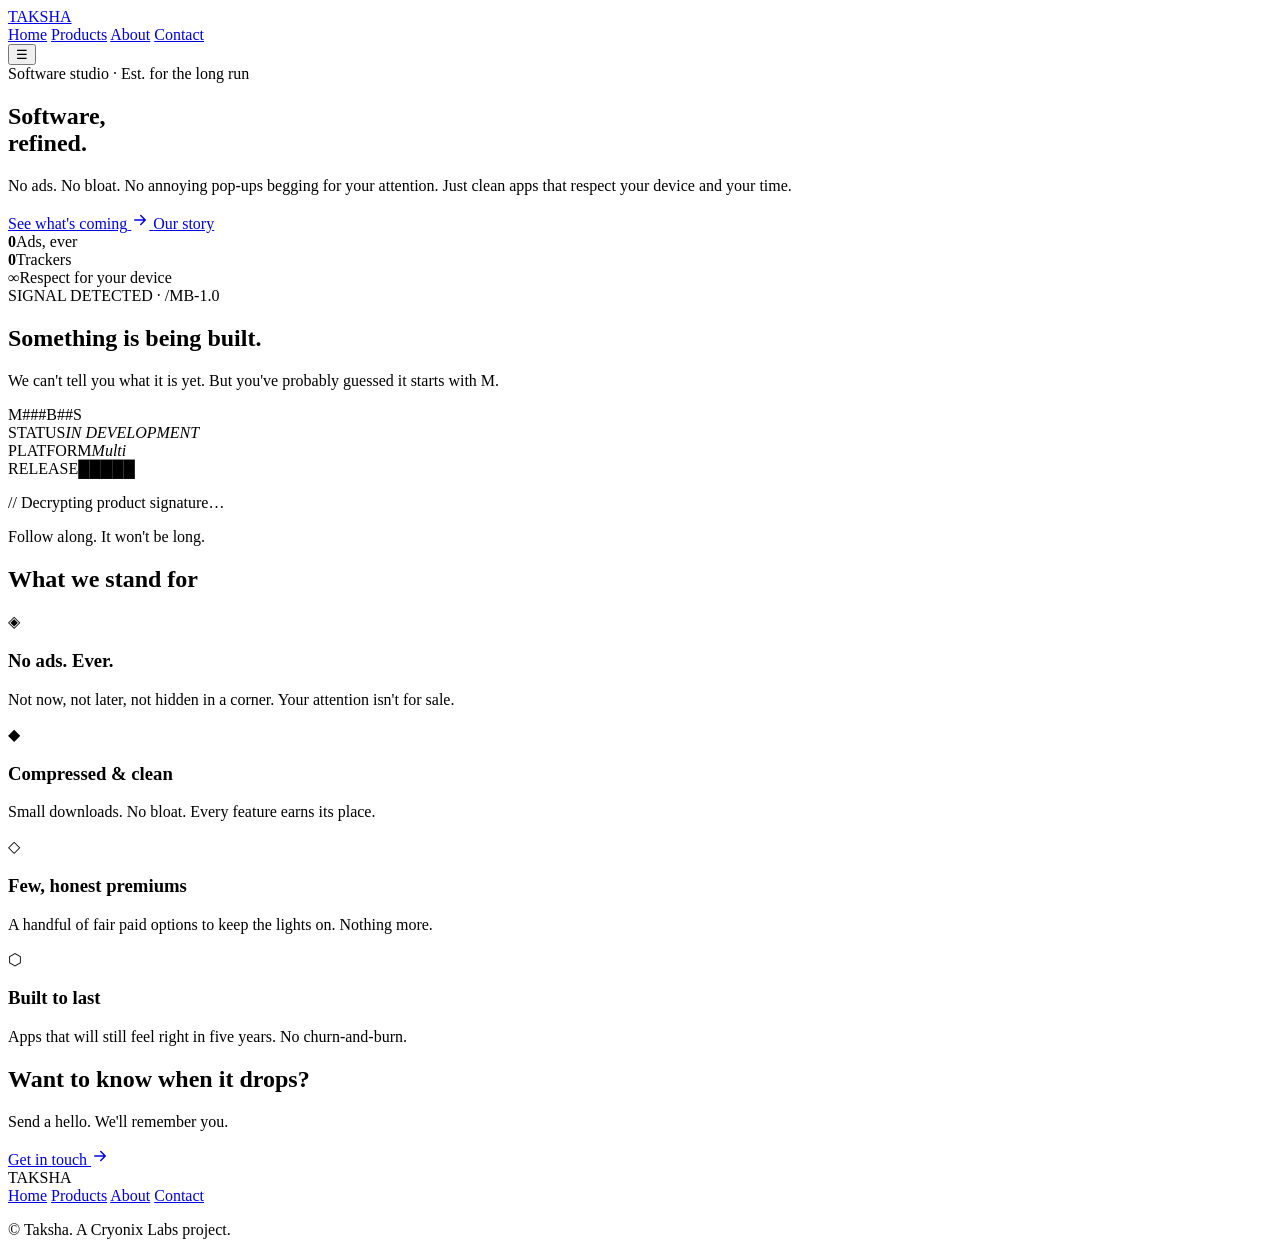
==== index.html @ 165d9e85 "Add files via upload" ====
<!DOCTYPE html>
<html lang="en">
<head>
<meta charset="UTF-8" />
<meta name="viewport" content="width=device-width, initial-scale=1.0" />
<title>Taksha — Software, refined.</title>
<meta name="description" content="Taksha builds clean, no-bloat software for every platform. No ads. No noise. Just apps that work." />
<link rel="icon" href="assets/img/logo.png" />
<link rel="preconnect" href="https://fonts.googleapis.com" />
<link rel="preconnect" href="https://fonts.gstatic.com" crossorigin />
<link href="https://fonts.googleapis.com/css2?family=Orbitron:wght@500;700;900&family=Inter:wght@300;400;500;600;700&display=swap" rel="stylesheet" />
<link rel="stylesheet" href="assets/css/style.css" />
</head>
<body>

<div class="cursor-glow" aria-hidden="true"></div>
<div class="bg-grid" aria-hidden="true"></div>
<div class="bg-orbs" aria-hidden="true">
  <span class="orb orb-1"></span>
  <span class="orb orb-2"></span>
  <span class="orb orb-3"></span>
</div>

<header class="nav" id="nav">
  <a href="index.html" class="nav-brand">
    <img src="assets/img/logo.png" alt="Taksha" class="nav-logo" onerror="this.style.display='none'" />
    <span class="nav-name">TAKSHA</span>
  </a>
  <nav class="nav-links">
    <a href="index.html" class="active">Home</a>
    <a href="products.html">Products</a>
    <a href="about.html">About</a>
    <a href="contact.html">Contact</a>
  </nav>
  <button class="nav-toggle" aria-label="Menu">☰</button>
</header>

<main>

  <!-- HERO -->
  <section class="hero">
    <div class="hero-inner">
      <div class="hero-badge">
        <span class="dot"></span> Software studio · Est. for the long run
      </div>
      <h1 class="hero-title">
        <span class="grad">Software,</span><br />
        <span class="grad-2">refined.</span>
      </h1>
      <p class="hero-sub">
        No ads. No bloat. No annoying pop-ups begging for your attention.
        Just clean apps that respect your device and your time.
      </p>
      <div class="hero-cta">
        <a href="products.html" class="btn btn-primary">
          <span>See what's coming</span>
          <svg width="18" height="18" viewBox="0 0 24 24" fill="none"><path d="M5 12h14M13 6l6 6-6 6" stroke="currentColor" stroke-width="2" stroke-linecap="round" stroke-linejoin="round"/></svg>
        </a>
        <a href="about.html" class="btn btn-ghost">Our story</a>
      </div>

      <div class="hero-stats">
        <div class="stat"><strong>0</strong><span>Ads, ever</span></div>
        <div class="stat"><strong>0</strong><span>Trackers</span></div>
        <div class="stat"><strong>∞</strong><span>Respect for your device</span></div>
      </div>
    </div>

    <div class="hero-visual" aria-hidden="true">
      <div class="cube-field">
        <span class="cube c1"></span>
        <span class="cube c2"></span>
        <span class="cube c3"></span>
        <span class="cube c4"></span>
        <span class="cube c5"></span>
      </div>
    </div>
  </section>

  <!-- TEASE: MERITBITS -->
  <section class="tease">
    <div class="tease-inner">
      <div class="tease-label">
        <span class="pulse"></span> SIGNAL DETECTED · <span class="mono">/MB-1.0</span>
      </div>
      <h2 class="tease-title">
        Something is being <span class="glitch" data-text="built">built</span>.
      </h2>
      <p class="tease-sub">
        We can't tell you what it is yet. But you've probably guessed it starts with <span class="mono">M</span>.
      </p>

      <div class="tease-card" id="teaseCard">
        <div class="tease-card-glow"></div>
        <div class="tease-card-inner">
          <div class="tease-icon">
            <img src="assets/img/meritbits.png" alt="" onerror="this.style.display='none'" />
            <div class="tease-scramble" id="teaseScramble">M###B##S</div>
          </div>
          <div class="tease-meta">
            <div class="tease-row"><span>STATUS</span><em class="amber">IN DEVELOPMENT</em></div>
            <div class="tease-row"><span>PLATFORM</span><em>Multi</em></div>
            <div class="tease-row"><span>RELEASE</span><em class="mono">█████</em></div>
          </div>
          <div class="tease-progress">
            <div class="tease-progress-bar" id="teaseProgress"></div>
          </div>
          <p class="tease-hint">// Decrypting product signature…</p>
        </div>
      </div>

      <p class="tease-footer">
        Follow along. It won't be long.
      </p>
    </div>
  </section>

  <!-- PRINCIPLES -->
  <section class="principles">
    <h2 class="section-title">What we <span class="grad">stand for</span></h2>
    <div class="principles-grid">
      <div class="principle">
        <div class="p-icon">◈</div>
        <h3>No ads. Ever.</h3>
        <p>Not now, not later, not hidden in a corner. Your attention isn't for sale.</p>
      </div>
      <div class="principle">
        <div class="p-icon">◆</div>
        <h3>Compressed & clean</h3>
        <p>Small downloads. No bloat. Every feature earns its place.</p>
      </div>
      <div class="principle">
        <div class="p-icon">◇</div>
        <h3>Few, honest premiums</h3>
        <p>A handful of fair paid options to keep the lights on. Nothing more.</p>
      </div>
      <div class="principle">
        <div class="p-icon">⬡</div>
        <h3>Built to last</h3>
        <p>Apps that will still feel right in five years. No churn-and-burn.</p>
      </div>
    </div>
  </section>

  <!-- CTA STRIP -->
  <section class="cta-strip">
    <div class="cta-inner">
      <h2>Want to know when it drops?</h2>
      <p>Send a hello. We'll remember you.</p>
      <a href="contact.html" class="btn btn-primary">
        <span>Get in touch</span>
        <svg width="18" height="18" viewBox="0 0 24 24" fill="none"><path d="M5 12h14M13 6l6 6-6 6" stroke="currentColor" stroke-width="2" stroke-linecap="round" stroke-linejoin="round"/></svg>
      </a>
    </div>
  </section>

</main>

<footer class="footer">
  <div class="footer-inner">
    <div class="footer-brand">
      <img src="assets/img/logo.png" alt="Taksha" onerror="this.style.display='none'" />
      <span>TAKSHA</span>
    </div>
    <div class="footer-links">
      <a href="index.html">Home</a>
      <a href="products.html">Products</a>
      <a href="about.html">About</a>
      <a href="contact.html">Contact</a>
    </div>
    <p class="footer-copy">© <span id="year"></span> Taksha. A Cryonix Labs project.</p>
  </div>
</footer>

<script src="assets/js/main.js"></script>
</body>
</html>
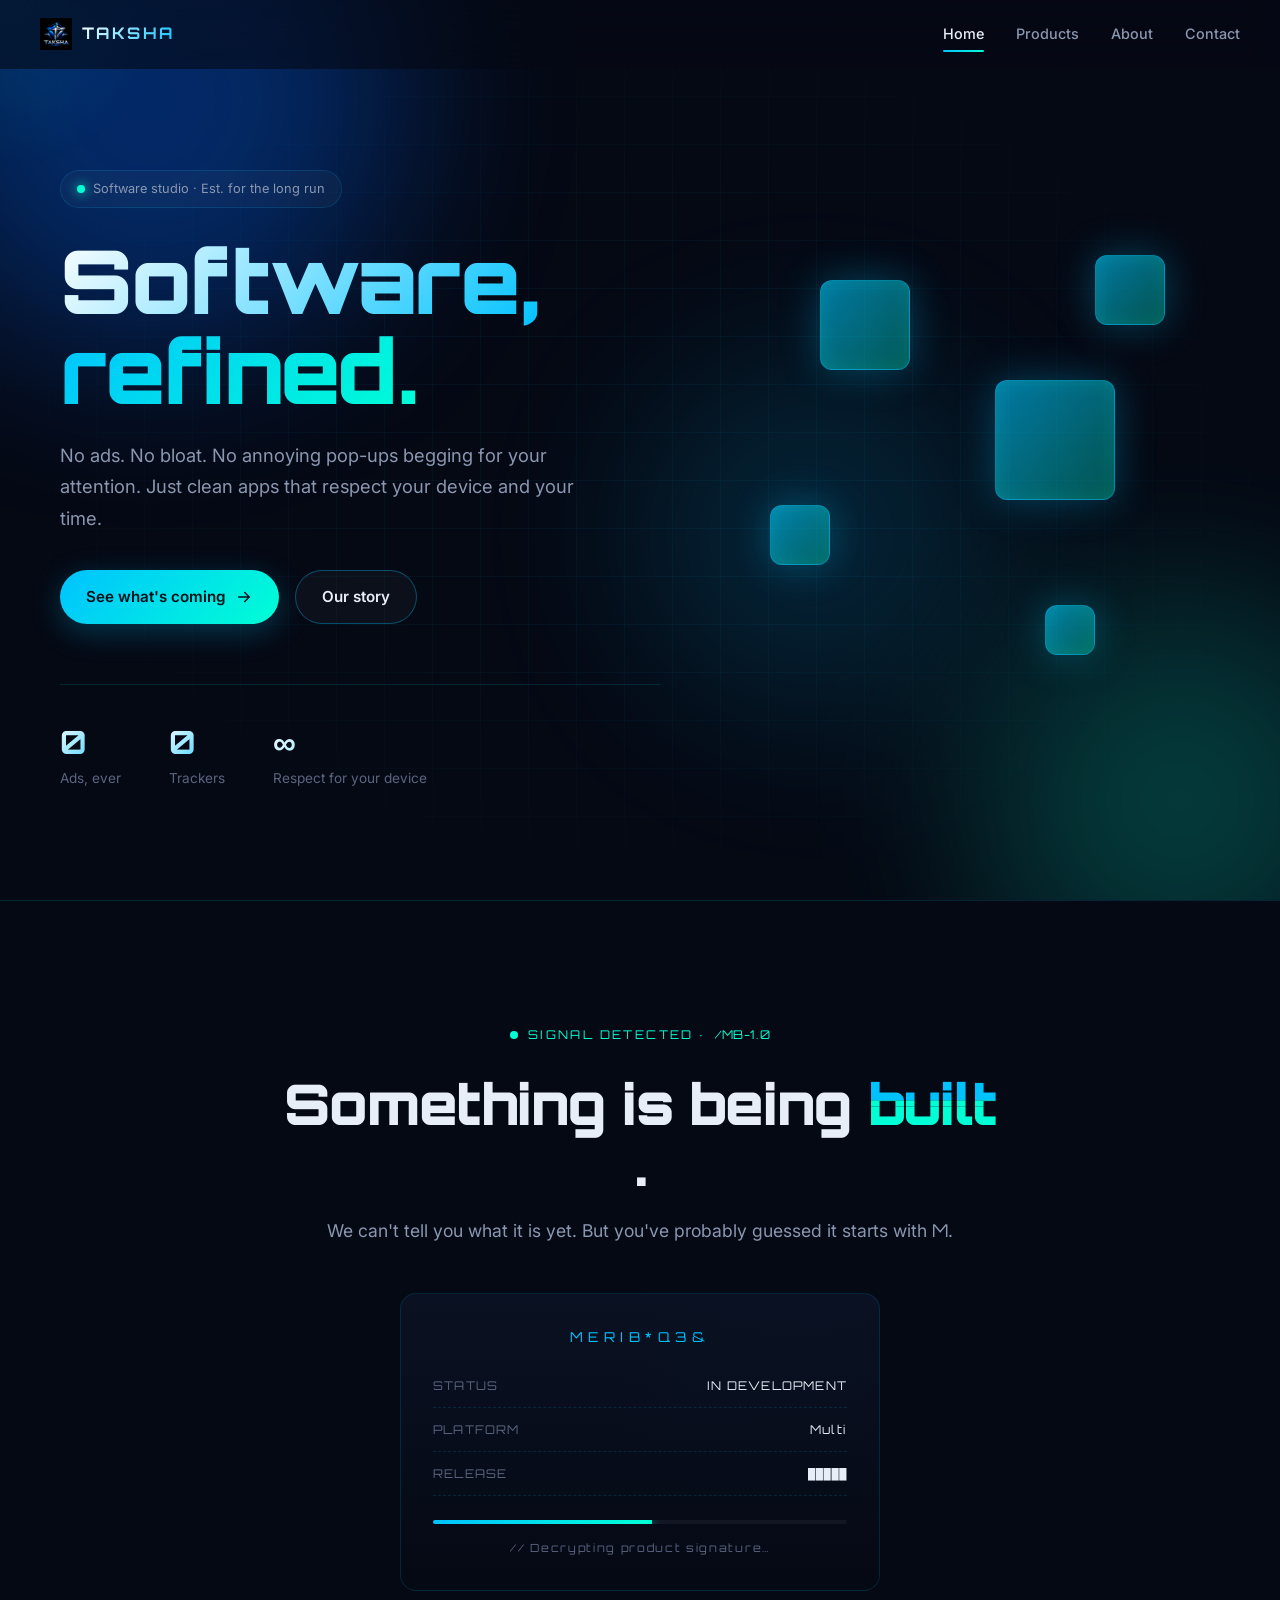
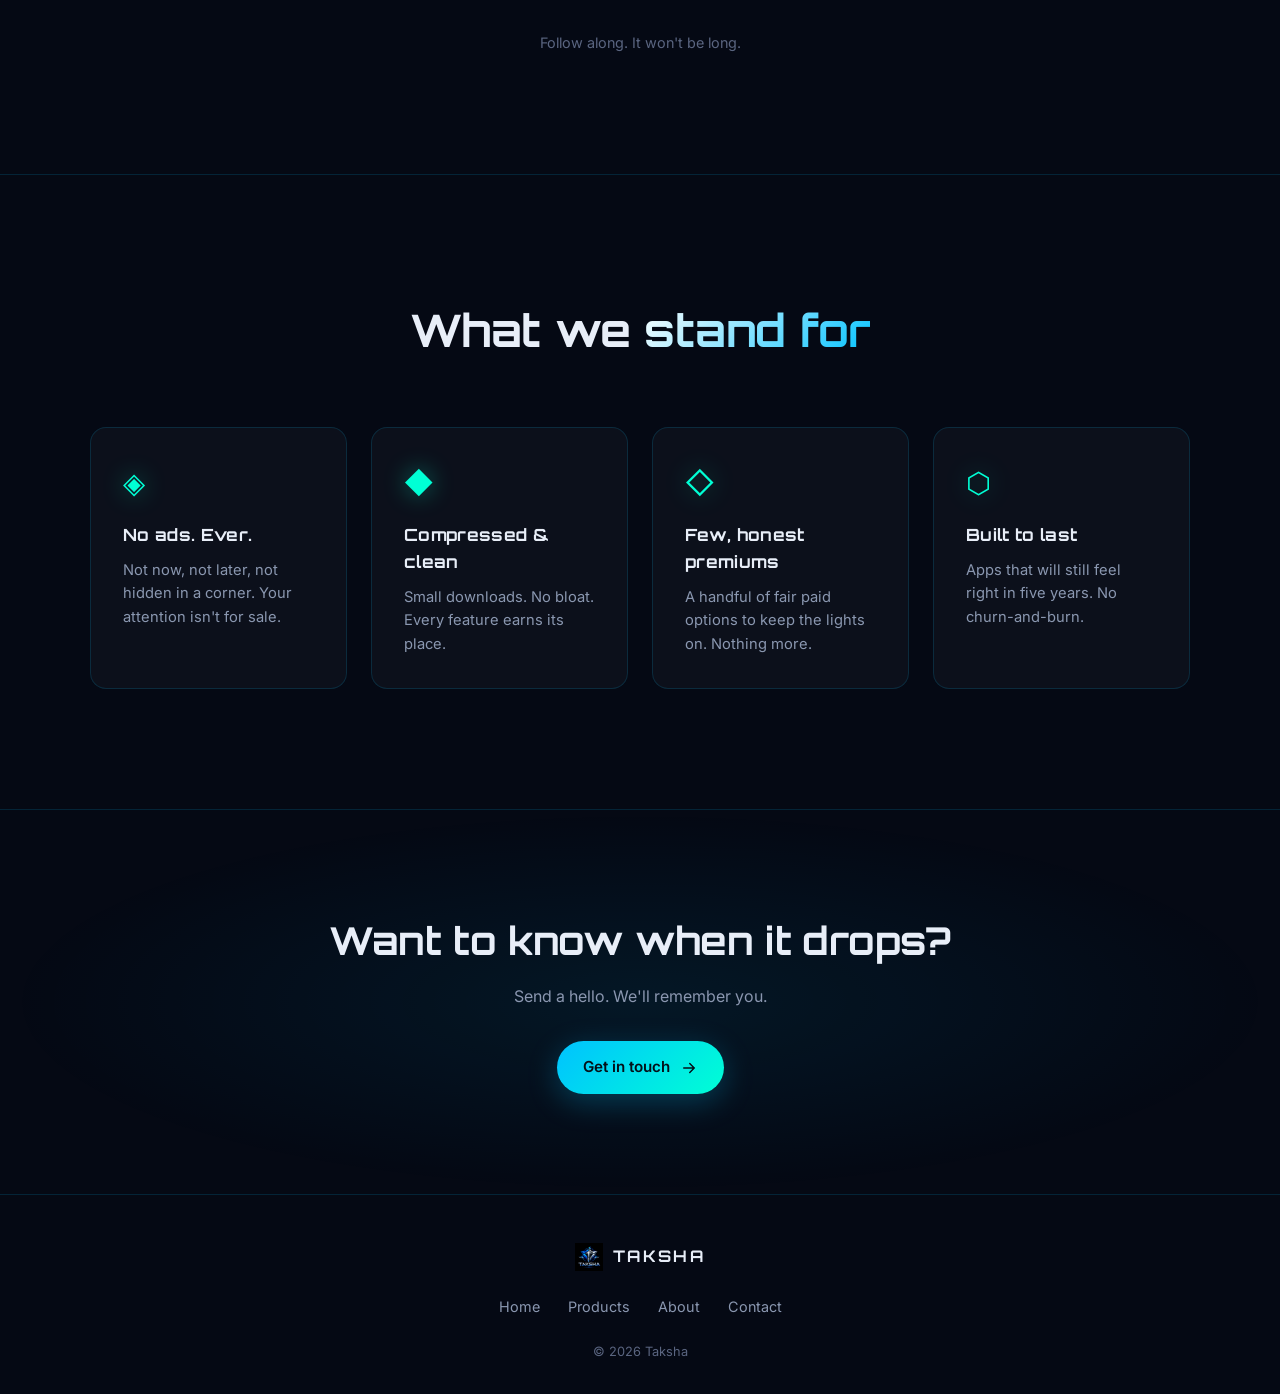
==== commit ccff4840: "Update index.html" ====
--- a/index.html
+++ b/index.html
@@ -168,10 +168,10 @@
       <a href="about.html">About</a>
       <a href="contact.html">Contact</a>
     </div>
-    <p class="footer-copy">© <span id="year"></span> Taksha. A Cryonix Labs project.</p>
+    <p class="footer-copy">© <span id="year"></span> Taksha</p>
   </div>
 </footer>
 
 <script src="assets/js/main.js"></script>
 </body>
-</html>+</html>
--- a/assets/css/style.css
+++ b/assets/css/style.css
@@ -0,0 +1,545 @@
+/* ---------- Reset & base ---------- */
+*, *::before, *::after { box-sizing: border-box; margin: 0; padding: 0; }
+
+:root {
+  --bg: #050914;
+  --bg-2: #0a1122;
+  --surface: rgba(255,255,255,0.03);
+  --surface-2: rgba(255,255,255,0.06);
+  --border: rgba(0,194,255,0.15);
+  --border-2: rgba(0,194,255,0.35);
+  --text: #e8eef8;
+  --text-dim: #8a97b0;
+  --text-dimmer: #5a6580;
+  --blue: #00c2ff;
+  --cyan: #00ffd5;
+  --amber: #ffb547;
+  --grad: linear-gradient(135deg, #00c2ff 0%, #00ffd5 100%);
+  --grad-2: linear-gradient(135deg, #ffffff 0%, #00c2ff 100%);
+  --radius: 16px;
+  --radius-sm: 10px;
+}
+
+html { scroll-behavior: smooth; }
+body {
+  font-family: 'Inter', system-ui, -apple-system, sans-serif;
+  background: var(--bg);
+  color: var(--text);
+  line-height: 1.6;
+  overflow-x: hidden;
+  min-height: 100vh;
+  -webkit-font-smoothing: antialiased;
+}
+
+a { color: inherit; text-decoration: none; }
+img { max-width: 100%; display: block; }
+button { font-family: inherit; cursor: pointer; border: none; background: none; color: inherit; }
+
+.mono { font-family: 'Orbitron', monospace; letter-spacing: 0.05em; }
+.dim { color: var(--text-dim); }
+.grad { background: var(--grad-2); -webkit-background-clip: text; background-clip: text; color: transparent; }
+.grad-2 { background: var(--grad); -webkit-background-clip: text; background-clip: text; color: transparent; }
+.amber { color: var(--amber); }
+
+/* ---------- Background FX ---------- */
+.bg-grid {
+  position: fixed; inset: 0; z-index: -2;
+  background-image:
+    linear-gradient(rgba(0,194,255,0.05) 1px, transparent 1px),
+    linear-gradient(90deg, rgba(0,194,255,0.05) 1px, transparent 1px);
+  background-size: 48px 48px;
+  mask-image: radial-gradient(ellipse at center, #000 30%, transparent 80%);
+  -webkit-mask-image: radial-gradient(ellipse at center, #000 30%, transparent 80%);
+  pointer-events: none;
+}
+.bg-orbs { position: fixed; inset: 0; z-index: -3; overflow: hidden; pointer-events: none; }
+.orb { position: absolute; border-radius: 50%; filter: blur(90px); opacity: 0.35; }
+.orb-1 { width: 500px; height: 500px; background: #0066ff; top: -150px; left: -100px; }
+.orb-2 { width: 400px; height: 400px; background: #00ffd5; bottom: -100px; right: -100px; opacity: 0.2; }
+.orb-3 { width: 350px; height: 350px; background: #00c2ff; top: 40%; left: 50%; opacity: 0.15; }
+
+.cursor-glow {
+  position: fixed; width: 400px; height: 400px; border-radius: 50%;
+  background: radial-gradient(circle, rgba(0,194,255,0.12) 0%, transparent 60%);
+  pointer-events: none; z-index: 0;
+  transform: translate(-50%, -50%);
+  transition: opacity 0.3s;
+  will-change: transform;
+}
+
+/* ---------- Nav ---------- */
+.nav {
+  position: fixed; top: 0; left: 0; right: 0; z-index: 100;
+  display: flex; align-items: center; justify-content: space-between;
+  padding: 18px 40px;
+  backdrop-filter: blur(20px);
+  -webkit-backdrop-filter: blur(20px);
+  background: rgba(5,9,20,0.6);
+  border-bottom: 1px solid transparent;
+  transition: all 0.3s ease;
+}
+.nav.scrolled {
+  background: rgba(5,9,20,0.85);
+  border-bottom-color: var(--border);
+  padding: 12px 40px;
+}
+.nav-brand { display: flex; align-items: center; gap: 10px; }
+.nav-logo { height: 32px; width: auto; }
+.nav-name {
+  font-family: 'Orbitron', sans-serif; font-weight: 700;
+  letter-spacing: 0.15em; font-size: 1rem;
+  background: var(--grad-2); -webkit-background-clip: text; background-clip: text; color: transparent;
+}
+.nav-links { display: flex; gap: 32px; }
+.nav-links a {
+  font-size: 0.9rem; font-weight: 500; color: var(--text-dim);
+  position: relative; transition: color 0.2s;
+}
+.nav-links a:hover, .nav-links a.active { color: var(--text); }
+.nav-links a.active::after {
+  content: ''; position: absolute; left: 0; right: 0; bottom: -6px;
+  height: 2px; background: var(--grad); border-radius: 2px;
+}
+.nav-toggle { display: none; font-size: 1.4rem; }
+
+/* ---------- Buttons ---------- */
+.btn {
+  display: inline-flex; align-items: center; gap: 10px;
+  padding: 14px 26px; border-radius: 100px;
+  font-weight: 600; font-size: 0.95rem;
+  transition: all 0.3s ease; position: relative; overflow: hidden;
+  cursor: pointer;
+}
+.btn-primary {
+  background: var(--grad); color: #041018;
+  box-shadow: 0 8px 30px rgba(0,194,255,0.25);
+}
+.btn-primary:hover {
+  transform: translateY(-2px);
+  box-shadow: 0 12px 40px rgba(0,194,255,0.45);
+}
+.btn-primary svg { transition: transform 0.3s; }
+.btn-primary:hover svg { transform: translateX(4px); }
+.btn-ghost {
+  border: 1px solid var(--border-2); color: var(--text);
+  background: var(--surface);
+}
+.btn-ghost:hover { background: var(--surface-2); border-color: var(--blue); }
+
+/* ---------- Hero (index) ---------- */
+.hero {
+  min-height: 100vh; display: grid; grid-template-columns: 1.2fr 1fr;
+  align-items: center; gap: 60px;
+  padding: 140px 60px 80px; position: relative;
+}
+.hero-inner { max-width: 640px; z-index: 1; }
+.hero-badge {
+  display: inline-flex; align-items: center; gap: 8px;
+  padding: 8px 16px; border-radius: 100px;
+  background: var(--surface); border: 1px solid var(--border);
+  font-size: 0.8rem; color: var(--text-dim); margin-bottom: 28px;
+}
+.hero-badge .dot {
+  width: 8px; height: 8px; border-radius: 50%; background: var(--cyan);
+  box-shadow: 0 0 12px var(--cyan); animation: pulse 2s infinite;
+}
+@keyframes pulse { 0%,100% { opacity: 1; } 50% { opacity: 0.4; } }
+
+.hero-title {
+  font-family: 'Orbitron', sans-serif; font-weight: 900;
+  font-size: clamp(2.8rem, 7vw, 5.5rem); line-height: 1.02;
+  letter-spacing: -0.02em; margin-bottom: 24px;
+}
+.hero-sub {
+  font-size: 1.15rem; color: var(--text-dim); max-width: 520px;
+  margin-bottom: 36px; line-height: 1.7;
+}
+.hero-cta { display: flex; gap: 16px; flex-wrap: wrap; margin-bottom: 60px; }
+
+.hero-stats {
+  display: flex; gap: 48px; flex-wrap: wrap;
+  padding-top: 32px; border-top: 1px solid var(--border);
+}
+.stat { display: flex; flex-direction: column; }
+.stat strong {
+  font-family: 'Orbitron', sans-serif; font-size: 2rem; font-weight: 700;
+  background: var(--grad-2); -webkit-background-clip: text; background-clip: text; color: transparent;
+}
+.stat span { font-size: 0.85rem; color: var(--text-dimmer); }
+
+/* Floating cubes */
+.hero-visual { position: relative; height: 500px; }
+.cube-field { position: relative; width: 100%; height: 100%; }
+.cube {
+  position: absolute; border-radius: 12px;
+  background: linear-gradient(135deg, rgba(0,194,255,0.6), rgba(0,255,213,0.3));
+  border: 1px solid rgba(0,194,255,0.4);
+  box-shadow: 0 0 40px rgba(0,194,255,0.3), inset 0 0 20px rgba(0,255,213,0.15);
+  animation: float 6s ease-in-out infinite;
+}
+.c1 { width: 90px; height: 90px; top: 10%; left: 20%; animation-delay: 0s; }
+.c2 { width: 60px; height: 60px; top: 55%; left: 10%; animation-delay: 1s; }
+.c3 { width: 120px; height: 120px; top: 30%; left: 55%; animation-delay: 2s; }
+.c4 { width: 50px; height: 50px; top: 75%; left: 65%; animation-delay: 1.5s; }
+.c5 { width: 70px; height: 70px; top: 5%; left: 75%; animation-delay: 0.5s; }
+@keyframes float {
+  0%, 100% { transform: translateY(0) rotate(0deg); }
+  50% { transform: translateY(-30px) rotate(8deg); }
+}
+
+/* ---------- Page header (inner pages) ---------- */
+.page-header {
+  padding: 160px 60px 60px; position: relative;
+  border-bottom: 1px solid var(--border);
+}
+.page-header-inner { max-width: 900px; margin: 0 auto; text-align: center; }
+.page-kicker {
+  font-family: 'Orbitron', monospace; font-size: 0.75rem;
+  letter-spacing: 0.2em; color: var(--cyan); margin-bottom: 20px; display: block;
+}
+.page-title {
+  font-family: 'Orbitron', sans-serif; font-weight: 900;
+  font-size: clamp(2rem, 5vw, 3.6rem); line-height: 1.1;
+  letter-spacing: -0.02em; margin-bottom: 18px;
+}
+.page-lede { color: var(--text-dim); font-size: 1.1rem; max-width: 560px; margin: 0 auto; }
+
+/* ---------- Sections ---------- */
+.section-title {
+  font-family: 'Orbitron', sans-serif; font-weight: 700;
+  font-size: clamp(1.8rem, 4vw, 2.8rem); text-align: center;
+  margin-bottom: 60px; letter-spacing: -0.01em;
+}
+
+/* ---------- Tease (index) ---------- */
+.tease {
+  padding: 120px 60px; position: relative;
+  border-top: 1px solid var(--border); border-bottom: 1px solid var(--border);
+}
+.tease-inner { max-width: 720px; margin: 0 auto; text-align: center; }
+.tease-label {
+  display: inline-flex; align-items: center; gap: 10px;
+  font-family: 'Orbitron', sans-serif; font-size: 0.75rem;
+  letter-spacing: 0.2em; color: var(--cyan); margin-bottom: 28px;
+}
+.tease-label .pulse {
+  width: 8px; height: 8px; border-radius: 50%; background: var(--cyan);
+  animation: pulse 1.5s infinite;
+}
+.tease-title {
+  font-family: 'Orbitron', sans-serif; font-weight: 900;
+  font-size: clamp(2rem, 5vw, 3.5rem); line-height: 1.1; margin-bottom: 20px;
+  letter-spacing: -0.02em;
+}
+.tease-sub { color: var(--text-dim); font-size: 1.1rem; margin-bottom: 48px; }
+
+.glitch { position: relative; display: inline-block; color: var(--cyan); }
+.glitch::before, .glitch::after {
+  content: attr(data-text); position: absolute; inset: 0;
+  background: var(--bg); overflow: hidden;
+}
+.glitch::before { color: #00c2ff; animation: glitch-1 3s infinite linear alternate-reverse; clip-path: polygon(0 0, 100% 0, 100% 45%, 0 45%); }
+.glitch::after { color: #00ffd5; animation: glitch-2 2s infinite linear alternate-reverse; clip-path: polygon(0 55%, 100% 55%, 100% 100%, 0 100%); }
+@keyframes glitch-1 { 0%,90%,100% { transform: translate(0); } 92% { transform: translate(-3px,1px); } 94% { transform: translate(3px,-1px); } 96% { transform: translate(-2px,-1px); } }
+@keyframes glitch-2 { 0%,90%,100% { transform: translate(0); } 91% { transform: translate(2px,1px); } 93% { transform: translate(-3px,-1px); } 95% { transform: translate(1px,2px); } }
+
+.tease-card {
+  position: relative; max-width: 480px; margin: 0 auto 40px;
+  border-radius: var(--radius); overflow: hidden;
+  border: 1px solid var(--border);
+  background: linear-gradient(180deg, rgba(10,17,34,0.9), rgba(5,9,20,0.95));
+  backdrop-filter: blur(20px);
+  transition: transform 0.4s, border-color 0.3s;
+}
+.tease-card:hover { transform: translateY(-4px); border-color: var(--border-2); }
+.tease-card-glow {
+  position: absolute; inset: -1px; z-index: 0; opacity: 0.4;
+  background: conic-gradient(from 0deg, transparent, rgba(0,194,255,0.4), transparent 30%);
+  animation: spin 6s linear infinite; filter: blur(20px);
+}
+@keyframes spin { to { transform: rotate(360deg); } }
+.tease-card-inner {
+  position: relative; z-index: 1; padding: 32px;
+  background: linear-gradient(180deg, rgba(10,17,34,0.95), rgba(5,9,20,0.98));
+  border-radius: var(--radius);
+}
+.tease-icon {
+  display: flex; flex-direction: column; align-items: center; gap: 14px; margin-bottom: 28px;
+}
+.tease-icon img { width: 90px; height: 90px; filter: drop-shadow(0 0 30px rgba(0,194,255,0.5)); animation: float 4s ease-in-out infinite; }
+.tease-scramble {
+  font-family: 'Orbitron', monospace; font-size: 0.85rem;
+  letter-spacing: 0.4em; color: var(--blue);
+}
+.tease-meta { display: flex; flex-direction: column; gap: 12px; margin-bottom: 24px; }
+.tease-row {
+  display: flex; justify-content: space-between; align-items: center;
+  font-family: 'Orbitron', sans-serif; font-size: 0.75rem; letter-spacing: 0.1em;
+  padding-bottom: 12px; border-bottom: 1px dashed rgba(0,194,255,0.15);
+}
+.tease-row span { color: var(--text-dimmer); }
+.tease-row em { font-style: normal; color: var(--text); }
+.tease-progress {
+  height: 4px; border-radius: 4px; background: rgba(255,255,255,0.05);
+  overflow: hidden; margin-bottom: 16px;
+}
+.tease-progress-bar {
+  height: 100%; width: 0%; background: var(--grad);
+  box-shadow: 0 0 12px var(--blue);
+  transition: width 2s ease-out;
+}
+.tease-hint {
+  font-family: 'Orbitron', monospace; font-size: 0.7rem;
+  color: var(--text-dimmer); letter-spacing: 0.15em;
+}
+.tease-footer { color: var(--text-dimmer); font-size: 0.9rem; }
+
+/* ---------- Principles (index) ---------- */
+.principles { padding: 120px 60px; }
+.principles-grid {
+  max-width: 1100px; margin: 0 auto;
+  display: grid; grid-template-columns: repeat(auto-fit, minmax(240px, 1fr)); gap: 24px;
+}
+.principle {
+  padding: 32px; border-radius: var(--radius);
+  background: var(--surface); border: 1px solid var(--border);
+  transition: all 0.3s ease; position: relative; overflow: hidden;
+}
+.principle::before {
+  content: ''; position: absolute; inset: 0;
+  background: radial-gradient(circle at top left, rgba(0,194,255,0.08), transparent 60%);
+  opacity: 0; transition: opacity 0.3s;
+}
+.principle:hover { transform: translateY(-4px); border-color: var(--border-2); }
+.principle:hover::before { opacity: 1; }
+.p-icon {
+  font-size: 1.8rem; color: var(--cyan); margin-bottom: 16px;
+  filter: drop-shadow(0 0 12px rgba(0,255,213,0.4));
+}
+.principle h3 { font-family: 'Orbitron', sans-serif; font-size: 1.05rem; margin-bottom: 10px; letter-spacing: 0.02em; }
+.principle p { color: var(--text-dim); font-size: 0.92rem; }
+
+/* ---------- About page ---------- */
+.about { padding: 100px 60px; }
+.about-inner { max-width: 780px; margin: 0 auto; display: flex; flex-direction: column; gap: 56px; }
+.about-block { }
+.about-label {
+  font-family: 'Orbitron', monospace; font-size: 0.72rem;
+  letter-spacing: 0.2em; color: var(--cyan); margin-bottom: 14px;
+}
+.about-block h2 {
+  font-family: 'Orbitron', sans-serif; font-weight: 700;
+  font-size: clamp(1.3rem, 2.6vw, 1.75rem); margin-bottom: 18px;
+  letter-spacing: -0.01em;
+}
+.about-block p {
+  color: var(--text-dim); margin-bottom: 16px; font-size: 1.02rem; line-height: 1.75;
+}
+.about-block p strong { color: var(--text); font-weight: 600; }
+.about-block p em { color: var(--cyan); font-style: normal; }
+.about-list {
+  list-style: none; padding: 0; display: flex; flex-direction: column; gap: 14px;
+  margin-top: 8px;
+}
+.about-list li {
+  position: relative; padding-left: 22px;
+  color: var(--text-dim); font-size: 1rem;
+}
+.about-list li::before {
+  content: '◆'; position: absolute; left: 0; top: 0;
+  color: var(--cyan); font-size: 0.7rem; line-height: 1.9;
+}
+.about-list li strong { color: var(--text); font-weight: 600; }
+
+/* ---------- Contact page ---------- */
+.contact { padding: 80px 60px; }
+.contact-inner { max-width: 640px; margin: 0 auto; display: flex; flex-direction: column; gap: 24px; }
+.contact-card {
+  display: flex; align-items: center; gap: 20px;
+  padding: 28px; border-radius: var(--radius);
+  background: var(--surface); border: 1px solid var(--border);
+  transition: all 0.3s ease; position: relative; overflow: hidden;
+}
+.contact-card::before {
+  content: ''; position: absolute; inset: 0;
+  background: radial-gradient(circle at left center, rgba(0,194,255,0.10), transparent 60%);
+  opacity: 0; transition: opacity 0.3s;
+}
+.contact-card:hover {
+  transform: translateY(-3px);
+  border-color: var(--border-2);
+  box-shadow: 0 20px 60px rgba(0,194,255,0.15);
+}
+.contact-card:hover::before { opacity: 1; }
+.contact-icon {
+  flex-shrink: 0; width: 52px; height: 52px; border-radius: 14px;
+  display: flex; align-items: center; justify-content: center;
+  background: linear-gradient(135deg, rgba(0,194,255,0.15), rgba(0,255,213,0.08));
+  border: 1px solid var(--border-2); color: var(--cyan);
+  box-shadow: 0 0 24px rgba(0,194,255,0.2);
+}
+.contact-body { flex: 1; display: flex; flex-direction: column; gap: 4px; position: relative; z-index: 1; }
+.contact-label {
+  font-family: 'Orbitron', sans-serif; font-size: 0.7rem;
+  letter-spacing: 0.2em; color: var(--text-dimmer);
+}
+.contact-value { font-size: 1.05rem; font-weight: 600; color: var(--text); word-break: break-all; }
+.contact-hint { font-size: 0.85rem; color: var(--text-dim); }
+.contact-arrow { color: var(--cyan); flex-shrink: 0; transition: transform 0.3s; }
+.contact-card:hover .contact-arrow { transform: translate(4px, -4px); }
+.contact-note {
+  padding: 18px 22px; border-radius: var(--radius-sm);
+  background: var(--surface); border: 1px dashed var(--border);
+  color: var(--text-dim); font-size: 0.92rem;
+}
+
+/* ---------- Products page ---------- */
+.products { padding: 80px 60px; }
+.products-inner { max-width: 720px; margin: 0 auto; display: flex; flex-direction: column; gap: 28px; }
+
+.product-card {
+  position: relative; border-radius: var(--radius); overflow: hidden;
+  border: 1px solid var(--border);
+  background: linear-gradient(180deg, rgba(10,17,34,0.9), rgba(5,9,20,0.95));
+  backdrop-filter: blur(20px);
+  transition: transform 0.4s, border-color 0.3s;
+  padding: 0;
+}
+.product-card:hover { transform: translateY(-4px); border-color: var(--border-2); }
+.product-glow {
+  position: absolute; inset: -1px; z-index: 0; opacity: 0.35;
+  background: conic-gradient(from 0deg, transparent, rgba(0,194,255,0.4), transparent 30%);
+  animation: spin 8s linear infinite; filter: blur(24px);
+  pointer-events: none;
+}
+.product-card > *:not(.product-glow) { position: relative; z-index: 1; }
+.product-card {
+  padding: 36px;
+}
+.product-badge {
+  display: inline-flex; align-items: center; gap: 10px;
+  padding: 7px 14px; border-radius: 100px;
+  background: rgba(255,181,71,0.08); border: 1px solid rgba(255,181,71,0.3);
+  font-family: 'Orbitron', sans-serif; font-size: 0.7rem;
+  letter-spacing: 0.18em; color: var(--amber);
+  margin-bottom: 26px;
+}
+.pulse-dot {
+  width: 7px; height: 7px; border-radius: 50%; background: var(--amber);
+  box-shadow: 0 0 10px var(--amber);
+  animation: pulse 1.6s infinite;
+}
+.product-icon-wrap {
+  display: flex; flex-direction: column; align-items: center;
+  gap: 14px; margin-bottom: 24px;
+}
+.product-icon {
+  width: 96px; height: 96px;
+  filter: drop-shadow(0 0 30px rgba(0,194,255,0.5));
+  animation: float 4s ease-in-out infinite;
+}
+.product-icon-fallback {
+  font-size: 0.9rem; letter-spacing: 0.5em; color: var(--blue);
+  display: none;
+}
+.product-icon-wrap:has(img[style*="display: none"]) .product-icon-fallback,
+.product-icon-wrap:has(img[style*="display:none"]) .product-icon-fallback {
+  display: block;
+}
+.product-name {
+  font-family: 'Orbitron', sans-serif; font-weight: 900;
+  font-size: 1.7rem; letter-spacing: 0.15em; text-align: center;
+  margin-bottom: 12px;
+  background: var(--grad-2); -webkit-background-clip: text; background-clip: text; color: transparent;
+}
+.product-tag {
+  text-align: center; color: var(--text-dim);
+  font-size: 0.98rem; margin-bottom: 30px; line-height: 1.65;
+}
+.product-meta { display: flex; flex-direction: column; gap: 10px; margin-bottom: 24px; }
+.product-meta-row {
+  display: flex; justify-content: space-between; align-items: center;
+  font-family: 'Orbitron', sans-serif; font-size: 0.72rem; letter-spacing: 0.1em;
+  padding-bottom: 10px; border-bottom: 1px dashed rgba(0,194,255,0.15);
+}
+.product-meta-row span { color: var(--text-dimmer); }
+.product-meta-row em { font-style: normal; color: var(--text); }
+
+.product-progress {
+  height: 4px; border-radius: 4px; background: rgba(255,255,255,0.05);
+  overflow: hidden; margin-bottom: 14px;
+}
+.product-progress-bar {
+  height: 100%; width: 0%; background: var(--grad);
+  box-shadow: 0 0 12px var(--blue);
+  transition: width 2s ease-out;
+}
+.product-hint {
+  font-size: 0.7rem; color: var(--text-dimmer); letter-spacing: 0.15em;
+  margin-bottom: 24px;
+}
+.product-footer {
+  display: flex; align-items: center; gap: 10px;
+  padding: 14px 18px; border-radius: var(--radius-sm);
+  background: var(--surface); border: 1px dashed var(--border);
+  color: var(--text-dim); font-size: 0.88rem;
+}
+.lock-icon { color: var(--amber); flex-shrink: 0; display: flex; }
+
+.products-coming {
+  padding: 28px; border-radius: var(--radius);
+  background: var(--surface); border: 1px solid var(--border);
+  text-align: center;
+}
+.coming-inner .mono {
+  font-size: 0.72rem; color: var(--cyan); letter-spacing: 0.2em;
+  display: block; margin-bottom: 10px;
+}
+.coming-inner p { color: var(--text-dim); font-size: 0.95rem; }
+
+/* ---------- CTA strip ---------- */
+.cta-strip {
+  padding: 100px 60px; text-align: center;
+  border-top: 1px solid var(--border);
+  background: radial-gradient(ellipse at center, rgba(0,194,255,0.08), transparent 70%);
+}
+.cta-inner h2 {
+  font-family: 'Orbitron', sans-serif; font-size: clamp(1.6rem, 3.5vw, 2.4rem);
+  margin-bottom: 12px; letter-spacing: -0.01em;
+}
+.cta-inner p { color: var(--text-dim); margin-bottom: 32px; }
+
+/* ---------- Footer ---------- */
+.footer { border-top: 1px solid var(--border); padding: 48px 60px 32px; }
+.footer-inner { max-width: 1200px; margin: 0 auto; display: flex; flex-direction: column; gap: 24px; align-items: center; text-align: center; }
+.footer-brand { display: flex; align-items: center; gap: 10px; font-family: 'Orbitron', sans-serif; font-weight: 700; letter-spacing: 0.15em; }
+.footer-brand img { height: 28px; }
+.footer-links { display: flex; gap: 28px; flex-wrap: wrap; justify-content: center; }
+.footer-links a { color: var(--text-dim); font-size: 0.9rem; transition: color 0.2s; }
+.footer-links a:hover { color: var(--text); }
+.footer-copy { color: var(--text-dimmer); font-size: 0.8rem; }
+
+/* ---------- Reveal animation ---------- */
+.reveal { opacity: 0; transform: translateY(24px); transition: opacity 0.7s ease, transform 0.7s ease; }
+.reveal.visible { opacity: 1; transform: none; }
+
+/* ---------- Responsive ---------- */
+@media (max-width: 900px) {
+  .hero { grid-template-columns: 1fr; padding: 120px 28px 60px; min-height: auto; }
+  .hero-visual { height: 260px; order: -1; }
+  .nav { padding: 14px 20px; }
+  .nav-links { display: none; }
+  .nav-links.open {
+    display: flex; flex-direction: column; gap: 20px;
+    position: absolute; top: 100%; left: 0; right: 0;
+    background: rgba(5,9,20,0.98); padding: 24px; border-bottom: 1px solid var(--border);
+  }
+  .nav-toggle { display: block; }
+  .tease, .principles, .cta-strip, .footer,
+  .about, .contact, .products, .page-header { padding-left: 24px; padding-right: 24px; }
+  .hero-stats { gap: 28px; }
+  .stat strong { font-size: 1.5rem; }
+  .contact-card { flex-direction: column; text-align: center; padding: 24px; }
+  .contact-arrow { display: none; }
+  .product-card { padding: 26px; }
+}
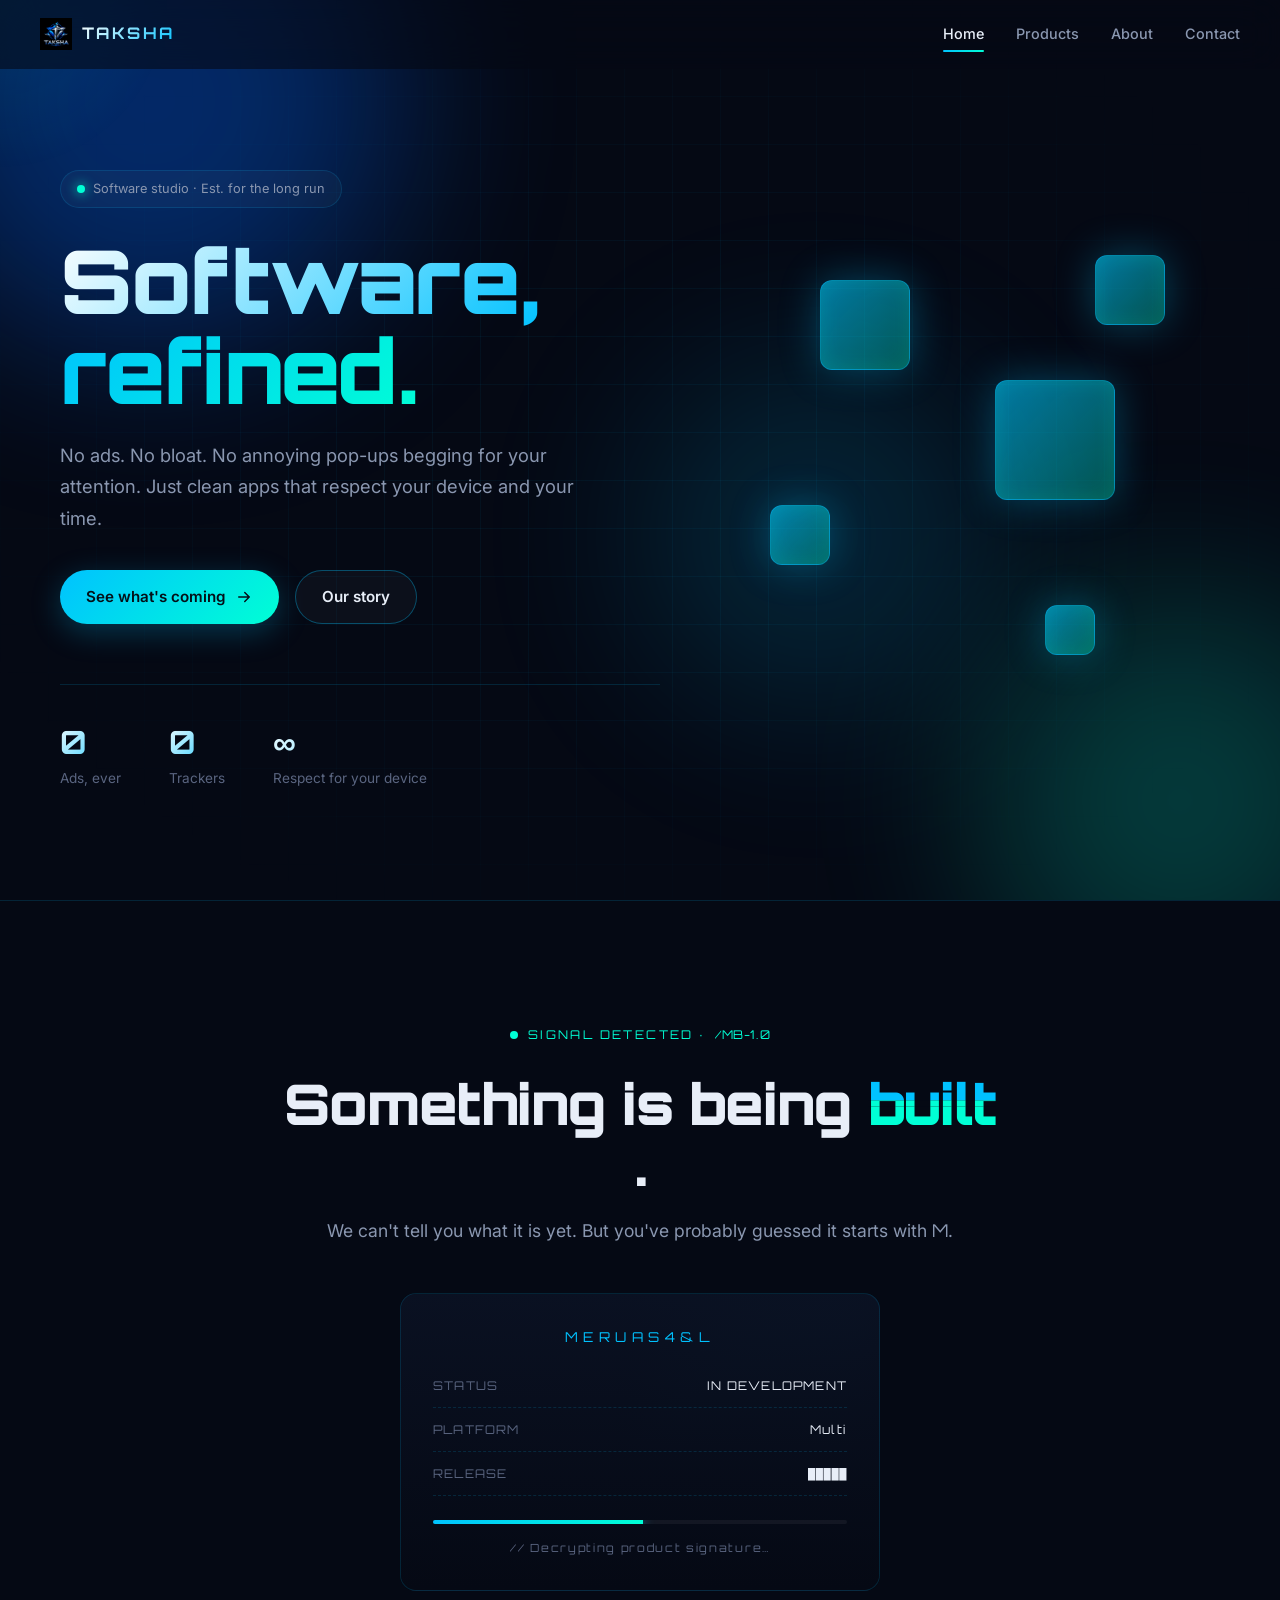
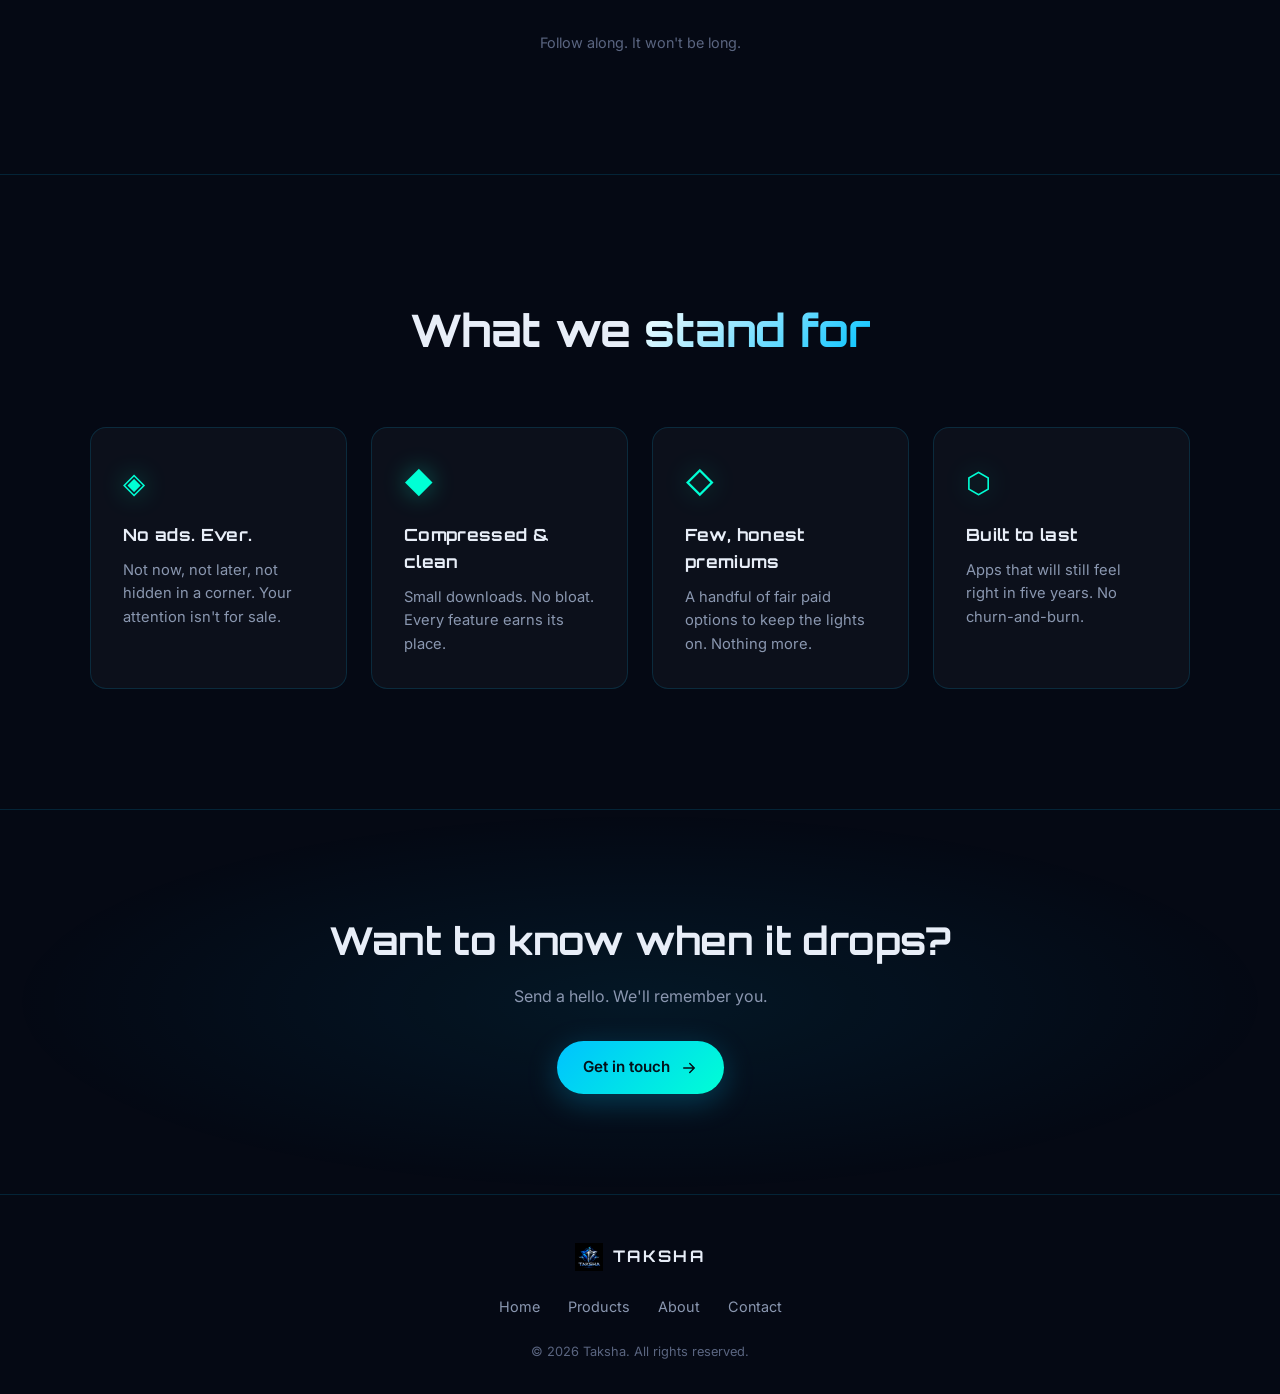
==== commit d0cef54b: "Update index.html" ====
--- a/index.html
+++ b/index.html
@@ -168,7 +168,7 @@
       <a href="about.html">About</a>
       <a href="contact.html">Contact</a>
     </div>
-    <p class="footer-copy">© <span id="year"></span> Taksha</p>
+    <p class="footer-copy">© <span id="year"></span> Taksha. All rights reserved.</p>
   </div>
 </footer>
 
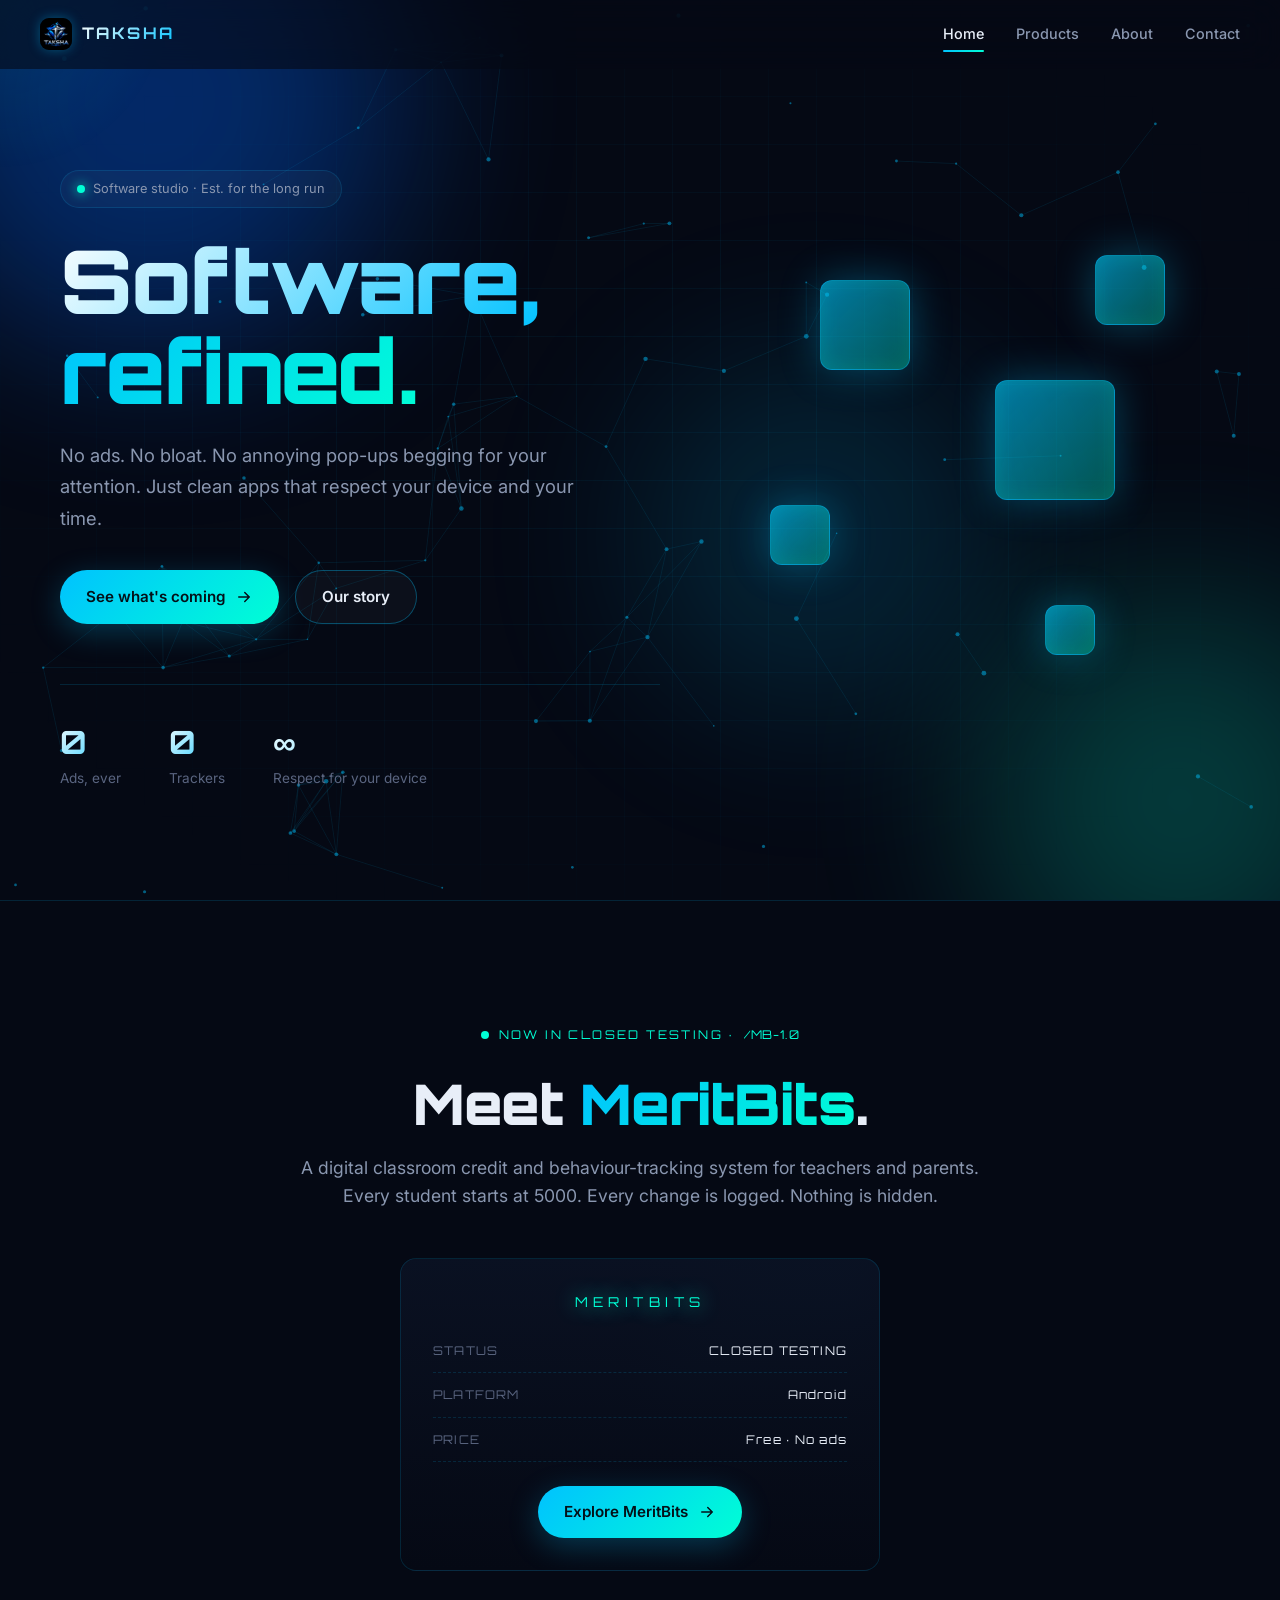
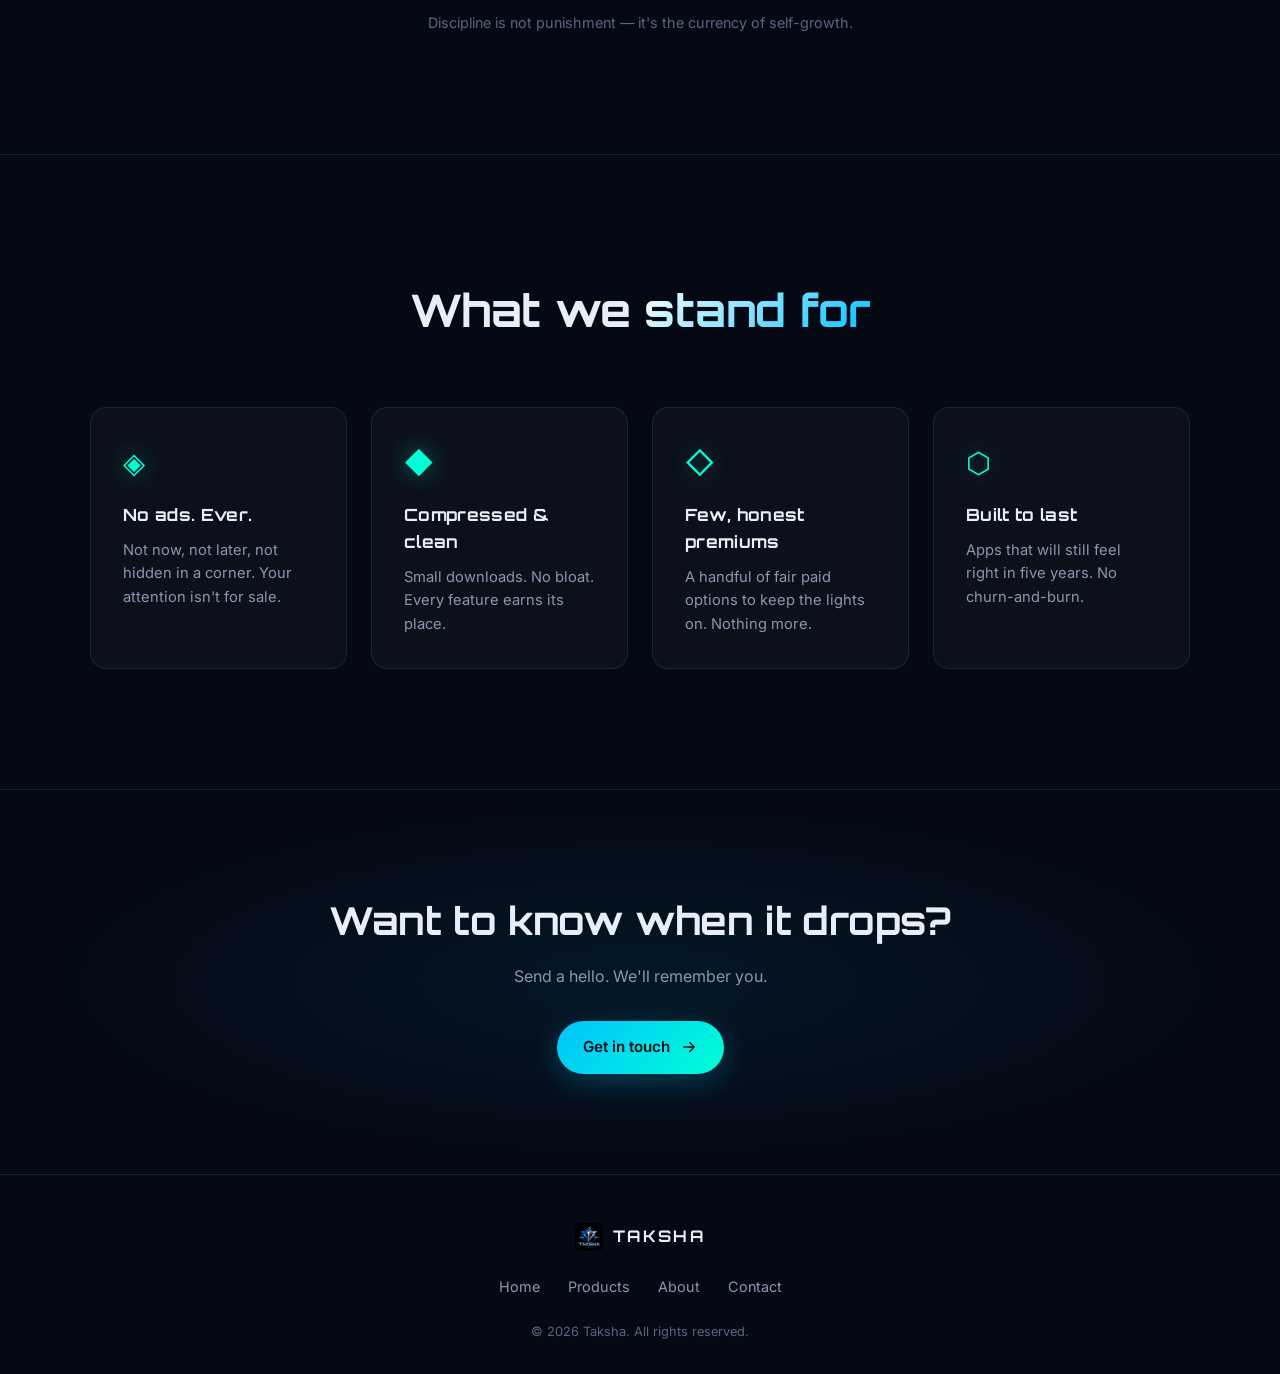
==== commit 69bcd104: "Update index.html" ====
--- a/index.html
+++ b/index.html
@@ -77,40 +77,43 @@
     </div>
   </section>
 
-  <!-- TEASE: MERITBITS -->
+  <!-- FEATURED: MERITBITS -->
   <section class="tease">
     <div class="tease-inner">
       <div class="tease-label">
-        <span class="pulse"></span> SIGNAL DETECTED · <span class="mono">/MB-1.0</span>
+        <span class="pulse"></span> NOW IN CLOSED TESTING · <span class="mono">/MB-1.0</span>
       </div>
       <h2 class="tease-title">
-        Something is being <span class="glitch" data-text="built">built</span>.
+        Meet <span class="grad-2">MeritBits</span>.
       </h2>
       <p class="tease-sub">
-        We can't tell you what it is yet. But you've probably guessed it starts with <span class="mono">M</span>.
+        A digital classroom credit and behaviour-tracking system for teachers and parents.
+        Every student starts at 5000. Every change is logged. Nothing is hidden.
       </p>
-
-      <div class="tease-card" id="teaseCard">
+  
+      <div class="tease-card">
         <div class="tease-card-glow"></div>
         <div class="tease-card-inner">
           <div class="tease-icon">
-            <img src="assets/img/meritbits.png" alt="" onerror="this.style.display='none'" />
-            <div class="tease-scramble" id="teaseScramble">M###B##S</div>
+            <img src="assets/img/meritbits.png" alt="MeritBits" onerror="this.style.display='none'" />
+            <div class="tease-scramble" style="color:#00ffd5; text-shadow: 0 0 20px #00ffd5;">MERITBITS</div>
           </div>
           <div class="tease-meta">
-            <div class="tease-row"><span>STATUS</span><em class="amber">IN DEVELOPMENT</em></div>
-            <div class="tease-row"><span>PLATFORM</span><em>Multi</em></div>
-            <div class="tease-row"><span>RELEASE</span><em class="mono">█████</em></div>
+            <div class="tease-row"><span>STATUS</span><em class="amber">CLOSED TESTING</em></div>
+            <div class="tease-row"><span>PLATFORM</span><em>Android</em></div>
+            <div class="tease-row"><span>PRICE</span><em>Free · No ads</em></div>
           </div>
-          <div class="tease-progress">
-            <div class="tease-progress-bar" id="teaseProgress"></div>
+          <div class="mb-cta-buttons" style="margin-top:22px;">
+            <a href="/products/meritbits/index.html" class="btn btn-primary">
+              <span>Explore MeritBits</span>
+              <svg width="18" height="18" viewBox="0 0 24 24" fill="none"><path d="M5 12h14M13 6l6 6-6 6" stroke="currentColor" stroke-width="2" stroke-linecap="round" stroke-linejoin="round"/></svg>
+            </a>
           </div>
-          <p class="tease-hint">// Decrypting product signature…</p>
         </div>
       </div>
-
+  
       <p class="tease-footer">
-        Follow along. It won't be long.
+        Discipline is not punishment — it's the currency of self-growth.
       </p>
     </div>
   </section>
--- a/assets/css/style.css
+++ b/assets/css/style.css
@@ -522,6 +522,27 @@
 /* ---------- Reveal animation ---------- */
 .reveal { opacity: 0; transform: translateY(24px); transition: opacity 0.7s ease, transform 0.7s ease; }
 .reveal.visible { opacity: 1; transform: none; }
+
+/* ---------- Constellation canvas ---------- */
+#constellation {
+  position: fixed;
+  inset: 0;
+  z-index: -1;
+  pointer-events: none;
+  opacity: 0.85;
+}
+@media (max-width: 640px) {
+  #constellation { opacity: 0.55; }
+}
+
+.nav-logo {
+  height: 32px;
+  width: 32px;
+  object-fit: cover;
+  border-radius: 9px;   /* soft rounded corners */
+  /* optional: subtle glow to match cubes */
+  box-shadow: 0 0 12px rgba(0,194,255,0.35);
+}
 
 /* ---------- Responsive ---------- */
 @media (max-width: 900px) {
@@ -543,3 +564,279 @@
   .contact-arrow { display: none; }
   .product-card { padding: 26px; }
 }
+
+/* ---------- MeritBits sub-pages ---------- */
+
+/* Hero icon on Overview */
+.mb-hero-icon {
+  display: flex; justify-content: center; margin-bottom: 20px;
+}
+.mb-hero-icon img {
+  width: 88px; height: 88px;
+  filter: drop-shadow(0 0 30px rgba(0,194,255,0.55));
+  animation: float 4s ease-in-out infinite;
+}
+.mb-title { letter-spacing: 0.02em; }
+
+.mb-status {
+  display: inline-flex; align-items: center; gap: 10px;
+  margin-top: 22px; padding: 8px 16px; border-radius: 100px;
+  background: rgba(255,181,71,0.08);
+  border: 1px solid rgba(255,181,71,0.3);
+  font-family: 'Orbitron', sans-serif; font-size: 0.7rem;
+  letter-spacing: 0.18em; color: var(--amber);
+}
+.pulse-dot {
+  width: 7px; height: 7px; border-radius: 50%;
+  background: var(--amber); box-shadow: 0 0 10px var(--amber);
+  animation: pulse 1.6s infinite;
+}
+
+/* Sub-navigation bar */
+.mb-subnav-wrap {
+  position: sticky; top: 0; z-index: 50;
+  background: rgba(5,9,20,0.85);
+  backdrop-filter: blur(20px);
+  -webkit-backdrop-filter: blur(20px);
+  border-bottom: 1px solid var(--border);
+  border-top: 1px solid var(--border);
+}
+.mb-subnav {
+  max-width: 1100px; margin: 0 auto;
+  padding: 0 24px;
+  display: flex; gap: 28px; overflow-x: auto;
+  scrollbar-width: none;
+}
+.mb-subnav::-webkit-scrollbar { display: none; }
+.mb-subnav a {
+  padding: 16px 4px; font-size: 0.88rem; font-weight: 500;
+  color: var(--text-dim);
+  white-space: nowrap;
+  position: relative; transition: color 0.2s;
+}
+.mb-subnav a:hover { color: var(--text); }
+.mb-subnav a.active { color: var(--cyan); }
+.mb-subnav a.active::after {
+  content: ''; position: absolute; left: 0; right: 0; bottom: 0;
+  height: 2px; background: var(--grad); border-radius: 2px 2px 0 0;
+}
+
+/* Content wrapper */
+.mb-content {
+  max-width: 860px; margin: 0 auto;
+  padding: 80px 40px 100px;
+  display: flex; flex-direction: column; gap: 64px;
+}
+
+/* Blocks */
+.mb-block { }
+.mb-block-label {
+  font-family: 'Orbitron', monospace; font-size: 0.72rem;
+  letter-spacing: 0.22em; color: var(--cyan);
+  margin-bottom: 14px; text-transform: uppercase;
+}
+.mb-block h2 {
+  font-family: 'Orbitron', sans-serif; font-weight: 700;
+  font-size: clamp(1.4rem, 3vw, 1.9rem);
+  line-height: 1.2; letter-spacing: -0.01em;
+  margin-bottom: 22px;
+}
+.mb-block p {
+  color: var(--text-dim); font-size: 1.02rem;
+  line-height: 1.75; margin-bottom: 16px;
+}
+.mb-block p strong { color: var(--text); font-weight: 600; }
+.mb-quote {
+  font-family: 'Orbitron', sans-serif; font-style: italic;
+  font-size: 1.05rem; color: var(--cyan) !important;
+  margin-bottom: 22px !important;
+  letter-spacing: 0.02em;
+}
+
+/* Roles grid */
+.mb-roles {
+  display: grid; grid-template-columns: repeat(auto-fit, minmax(220px, 1fr));
+  gap: 20px; margin-top: 12px;
+}
+.mb-role {
+  padding: 26px; border-radius: var(--radius);
+  background: var(--surface); border: 1px solid var(--border);
+  transition: all 0.3s ease;
+}
+.mb-role:hover { border-color: var(--border-2); transform: translateY(-3px); }
+.mb-role-icon {
+  font-size: 1.6rem; color: var(--cyan);
+  margin-bottom: 14px;
+  filter: drop-shadow(0 0 12px rgba(0,255,213,0.4));
+}
+.mb-role h3 {
+  font-family: 'Orbitron', sans-serif; font-size: 1rem;
+  margin-bottom: 10px; letter-spacing: 0.02em;
+}
+.mb-role p { font-size: 0.92rem; margin: 0; }
+
+/* Steps */
+.mb-steps {
+  list-style: none; padding: 0; margin: 12px 0 0;
+  display: flex; flex-direction: column; gap: 14px;
+}
+.mb-steps li {
+  display: flex; gap: 18px; align-items: flex-start;
+  padding: 18px 22px; border-radius: var(--radius);
+  background: var(--surface); border: 1px solid var(--border);
+  transition: border-color 0.3s;
+}
+.mb-steps li:hover { border-color: var(--border-2); }
+.mb-steps li span {
+  font-family: 'Orbitron', sans-serif; font-size: 0.8rem;
+  color: var(--cyan); letter-spacing: 0.1em;
+  flex-shrink: 0; padding-top: 2px;
+}
+.mb-steps li div { color: var(--text-dim); font-size: 0.98rem; line-height: 1.6; }
+.mb-steps li div strong { color: var(--text); font-weight: 600; }
+
+/* Rules list */
+.mb-rules {
+  display: flex; flex-direction: column; gap: 0;
+  border-top: 1px solid var(--border);
+}
+.mb-rule {
+  display: flex; justify-content: space-between; align-items: center;
+  gap: 20px; padding: 16px 0;
+  border-bottom: 1px dashed rgba(0,194,255,0.15);
+}
+.mb-rule span {
+  font-family: 'Orbitron', sans-serif; font-size: 0.72rem;
+  letter-spacing: 0.15em; color: var(--text-dimmer);
+  text-transform: uppercase;
+}
+.mb-rule em {
+  font-style: normal; color: var(--text); font-size: 0.95rem;
+  text-align: right;
+}
+
+/* Features grid */
+.mb-features {
+  display: grid; grid-template-columns: repeat(auto-fit, minmax(280px, 1fr));
+  gap: 22px;
+}
+.mb-feature {
+  padding: 28px; border-radius: var(--radius);
+  background: var(--surface); border: 1px solid var(--border);
+  position: relative; overflow: hidden;
+  transition: all 0.3s ease;
+}
+.mb-feature::before {
+  content: ''; position: absolute; inset: 0;
+  background: radial-gradient(circle at top left, rgba(0,194,255,0.08), transparent 60%);
+  opacity: 0; transition: opacity 0.3s;
+}
+.mb-feature:hover { transform: translateY(-4px); border-color: var(--border-2); }
+.mb-feature:hover::before { opacity: 1; }
+.mb-feature-icon {
+  font-size: 1.7rem; color: var(--cyan);
+  margin-bottom: 14px; position: relative;
+  filter: drop-shadow(0 0 12px rgba(0,255,213,0.4));
+}
+.mb-feature h3 {
+  font-family: 'Orbitron', sans-serif; font-size: 1.02rem;
+  margin-bottom: 10px; letter-spacing: 0.02em;
+  position: relative;
+}
+.mb-feature p {
+  color: var(--text-dim); font-size: 0.92rem;
+  line-height: 1.65; margin: 0; position: relative;
+}
+
+/* Download card */
+.mb-download-card {
+  display: flex; align-items: center; gap: 24px;
+  padding: 32px; border-radius: var(--radius);
+  background: linear-gradient(180deg, rgba(10,17,34,0.9), rgba(5,9,20,0.95));
+  border: 1px solid var(--border);
+}
+.mb-download-icon {
+  flex-shrink: 0;
+}
+.mb-download-icon img {
+  width: 72px; height: 72px;
+  filter: drop-shadow(0 0 24px rgba(0,194,255,0.5));
+}
+.mb-download-info h2 {
+  font-family: 'Orbitron', sans-serif; font-size: 1.2rem;
+  margin-bottom: 6px; letter-spacing: 0.02em;
+}
+.mb-download-info .dim { font-size: 0.8rem; letter-spacing: 0.15em; }
+.mb-status-line {
+  display: inline-flex; align-items: center; gap: 8px;
+  margin-top: 12px; font-family: 'Orbitron', sans-serif;
+  font-size: 0.7rem; letter-spacing: 0.18em; color: var(--amber);
+}
+
+/* CTA buttons on MB pages */
+.mb-cta-buttons {
+  display: flex; gap: 14px; flex-wrap: wrap; justify-content: center;
+  margin-top: 20px;
+}
+
+/* Legal pages */
+.legal {
+  max-width: 820px; margin: 0 auto;
+  padding: 70px 40px 100px;
+  color: var(--text-dim); line-height: 1.8;
+  font-size: 1rem;
+}
+.legal-intro {
+  font-size: 1.05rem; color: var(--text-dim);
+  padding-bottom: 28px; margin-bottom: 40px !important;
+  border-bottom: 1px solid var(--border);
+}
+.legal h2 {
+  font-family: 'Orbitron', sans-serif; font-weight: 700;
+  font-size: 1.25rem; color: var(--text);
+  margin-top: 44px; margin-bottom: 16px;
+  letter-spacing: -0.01em; line-height: 1.3;
+}
+.legal h3 {
+  font-family: 'Orbitron', sans-serif; font-weight: 500;
+  font-size: 0.95rem; color: var(--cyan);
+  margin-top: 26px; margin-bottom: 12px;
+  letter-spacing: 0.08em; text-transform: uppercase;
+}
+.legal p {
+  margin-bottom: 16px;
+}
+.legal ul, .legal ol {
+  margin: 12px 0 20px; padding-left: 22px;
+}
+.legal li {
+  margin-bottom: 10px; padding-left: 6px;
+}
+.legal li::marker { color: var(--cyan); }
+.legal strong { color: var(--text); font-weight: 600; }
+.legal a {
+  color: var(--cyan);
+  border-bottom: 1px solid rgba(0,255,213,0.3);
+  transition: border-color 0.2s;
+}
+.legal a:hover { border-bottom-color: var(--cyan); }
+.legal code, .legal .mono {
+  font-family: 'Orbitron', monospace;
+  font-size: 0.88em; color: var(--blue);
+  background: rgba(0,194,255,0.06);
+  padding: 2px 8px; border-radius: 6px;
+}
+.legal-footer-note {
+  margin-top: 56px; padding-top: 28px;
+  border-top: 1px solid var(--border);
+  font-size: 0.92rem; color: var(--text-dimmer);
+}
+
+/* Responsive */
+@media (max-width: 900px) {
+  .mb-content { padding: 60px 24px 80px; gap: 48px; }
+  .legal { padding: 50px 24px 80px; }
+  .mb-rule { flex-direction: column; align-items: flex-start; gap: 6px; }
+  .mb-rule em { text-align: left; }
+  .mb-download-card { flex-direction: column; text-align: center; padding: 28px; }
+}
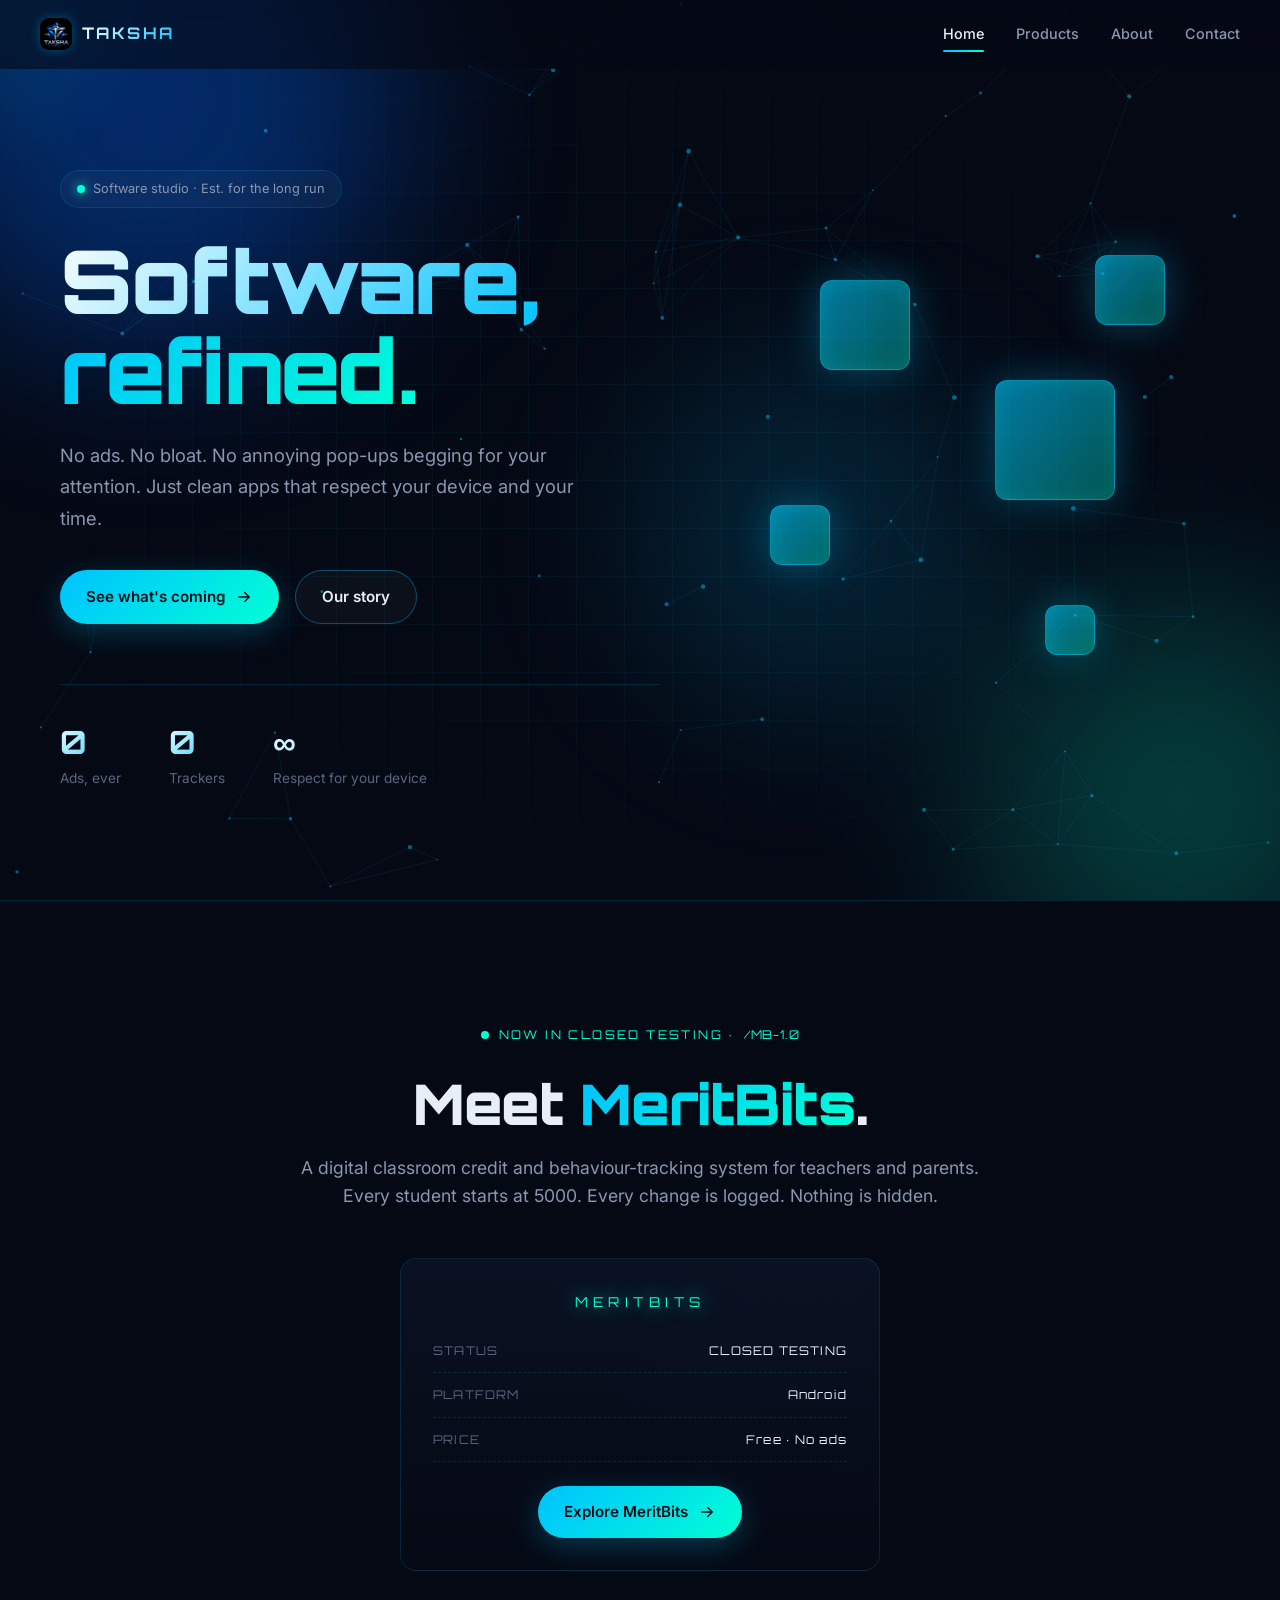
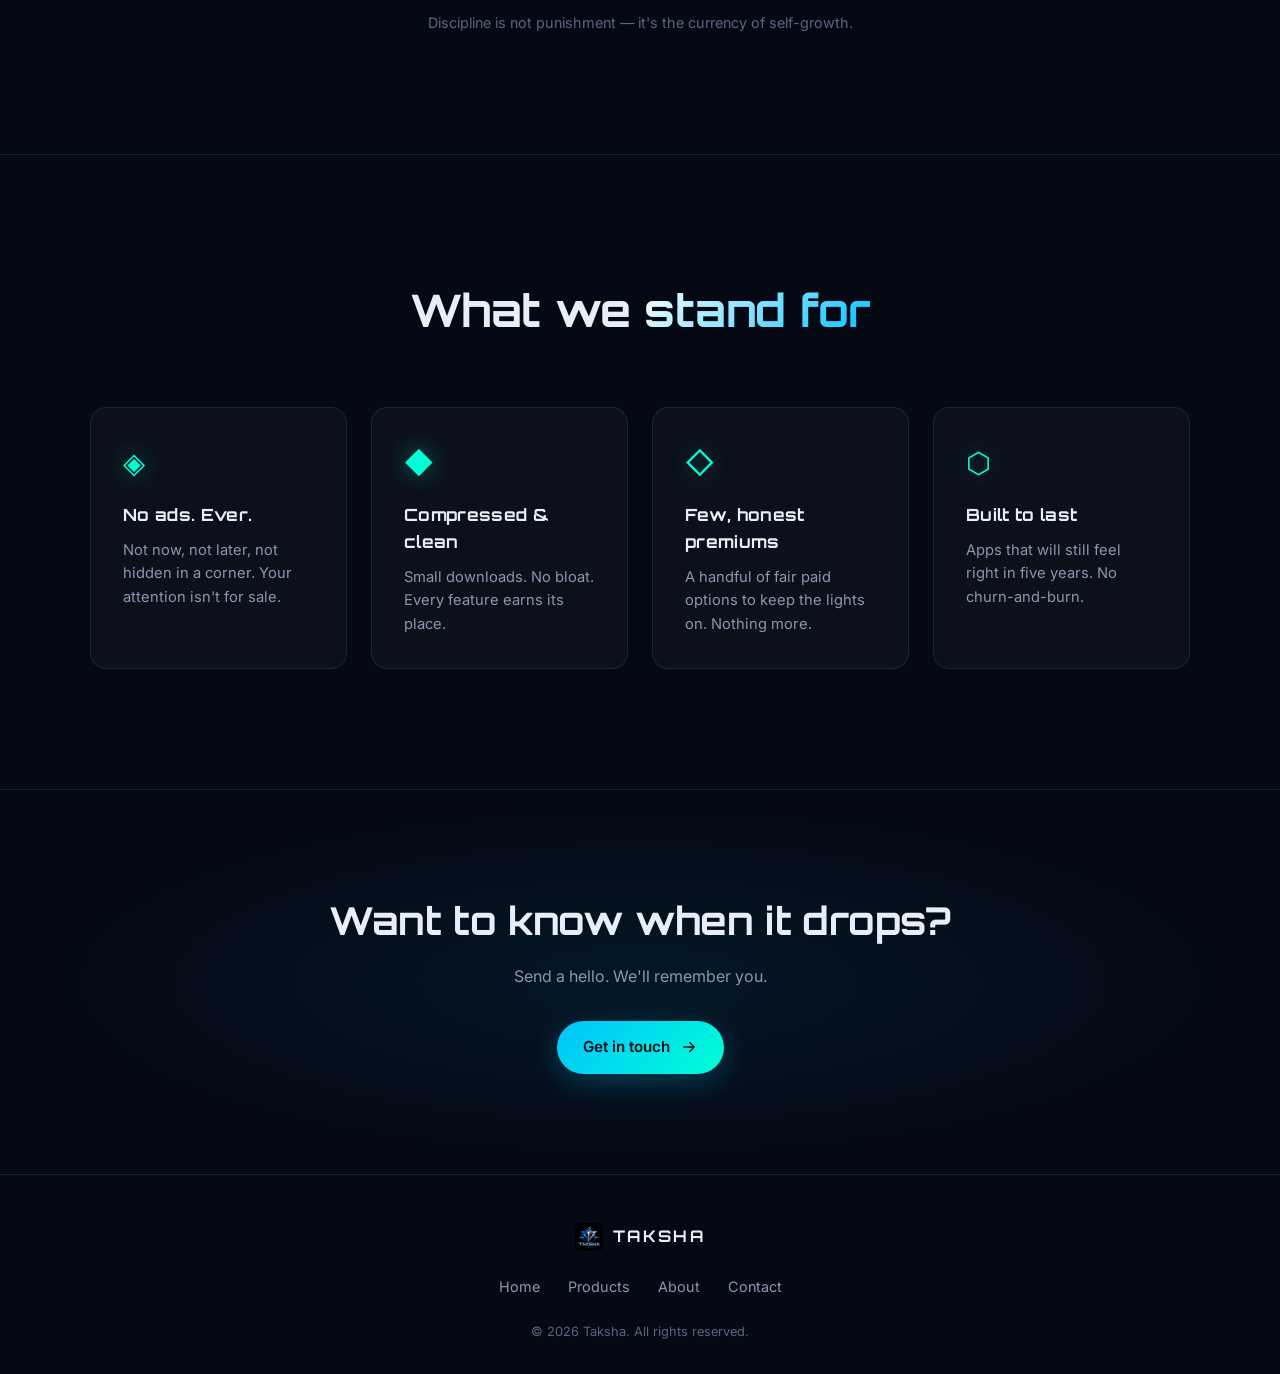
==== commit 061890eb: "Update index.html" ====
--- a/index.html
+++ b/index.html
@@ -117,7 +117,7 @@
       </p>
     </div>
   </section>
-
+    
   <!-- PRINCIPLES -->
   <section class="principles">
     <h2 class="section-title">What we <span class="grad">stand for</span></h2>
--- a/assets/css/style.css
+++ b/assets/css/style.css
@@ -840,3 +840,82 @@
   .mb-rule em { text-align: left; }
   .mb-download-card { flex-direction: column; text-align: center; padding: 28px; }
 }
+
+/* ---------- Screenshots page ---------- */
+.screens-grid {
+  display: grid;
+  grid-template-columns: repeat(auto-fit, minmax(220px, 1fr));
+  gap: 30px;
+  margin: 20px 0 60px;
+}
+
+.phone {
+  position: relative;
+  aspect-ratio: 9 / 19.5;
+  border-radius: 36px;
+  background: linear-gradient(160deg, #1a2135, #0a0f1e);
+  border: 2px solid rgba(0, 194, 255, 0.25);
+  box-shadow:
+    0 0 60px rgba(0, 194, 255, 0.12),
+    inset 0 0 30px rgba(0, 194, 255, 0.06);
+  padding: 14px 8px;
+  transition: transform 0.4s ease, border-color 0.3s ease;
+}
+.phone:hover {
+  transform: translateY(-6px);
+  border-color: rgba(0, 194, 255, 0.55);
+  box-shadow:
+    0 0 80px rgba(0, 194, 255, 0.22),
+    inset 0 0 30px rgba(0, 194, 255, 0.1);
+}
+
+.phone-notch {
+  position: absolute;
+  top: 10px; left: 50%;
+  transform: translateX(-50%);
+  width: 70px; height: 6px;
+  border-radius: 100px;
+  background: rgba(0, 194, 255, 0.3);
+}
+
+.phone-screen {
+  width: 100%; height: 100%;
+  border-radius: 26px;
+  background:
+    radial-gradient(ellipse at top, rgba(0, 194, 255, 0.12), transparent 60%),
+    #050914;
+  overflow: hidden;
+  display: flex;
+  align-items: center;
+  justify-content: center;
+  border: 1px solid rgba(0, 194, 255, 0.12);
+}
+
+.phone-placeholder {
+  display: flex; flex-direction: column;
+  align-items: center; gap: 12px;
+  padding: 24px; text-align: center;
+}
+.ph-icon {
+  font-size: 2.4rem; color: var(--cyan);
+  filter: drop-shadow(0 0 16px rgba(0, 255, 213, 0.5));
+  animation: float 4s ease-in-out infinite;
+}
+.ph-label {
+  font-size: 0.65rem; color: var(--cyan);
+  letter-spacing: 0.25em;
+}
+.ph-hint {
+  font-size: 0.72rem; color: var(--text-dimmer);
+  letter-spacing: 0.05em;
+}
+
+@media (max-width: 600px) {
+  .screens-grid { grid-template-columns: 1fr 1fr; gap: 16px; }
+  .phone { border-radius: 26px; padding: 10px 6px; }
+  .phone-screen { border-radius: 18px; }
+  .phone-notch { width: 50px; height: 4px; }
+  .ph-icon { font-size: 1.6rem; }
+  .ph-label { font-size: 0.55rem; }
+  .ph-hint { font-size: 0.62rem; }
+}
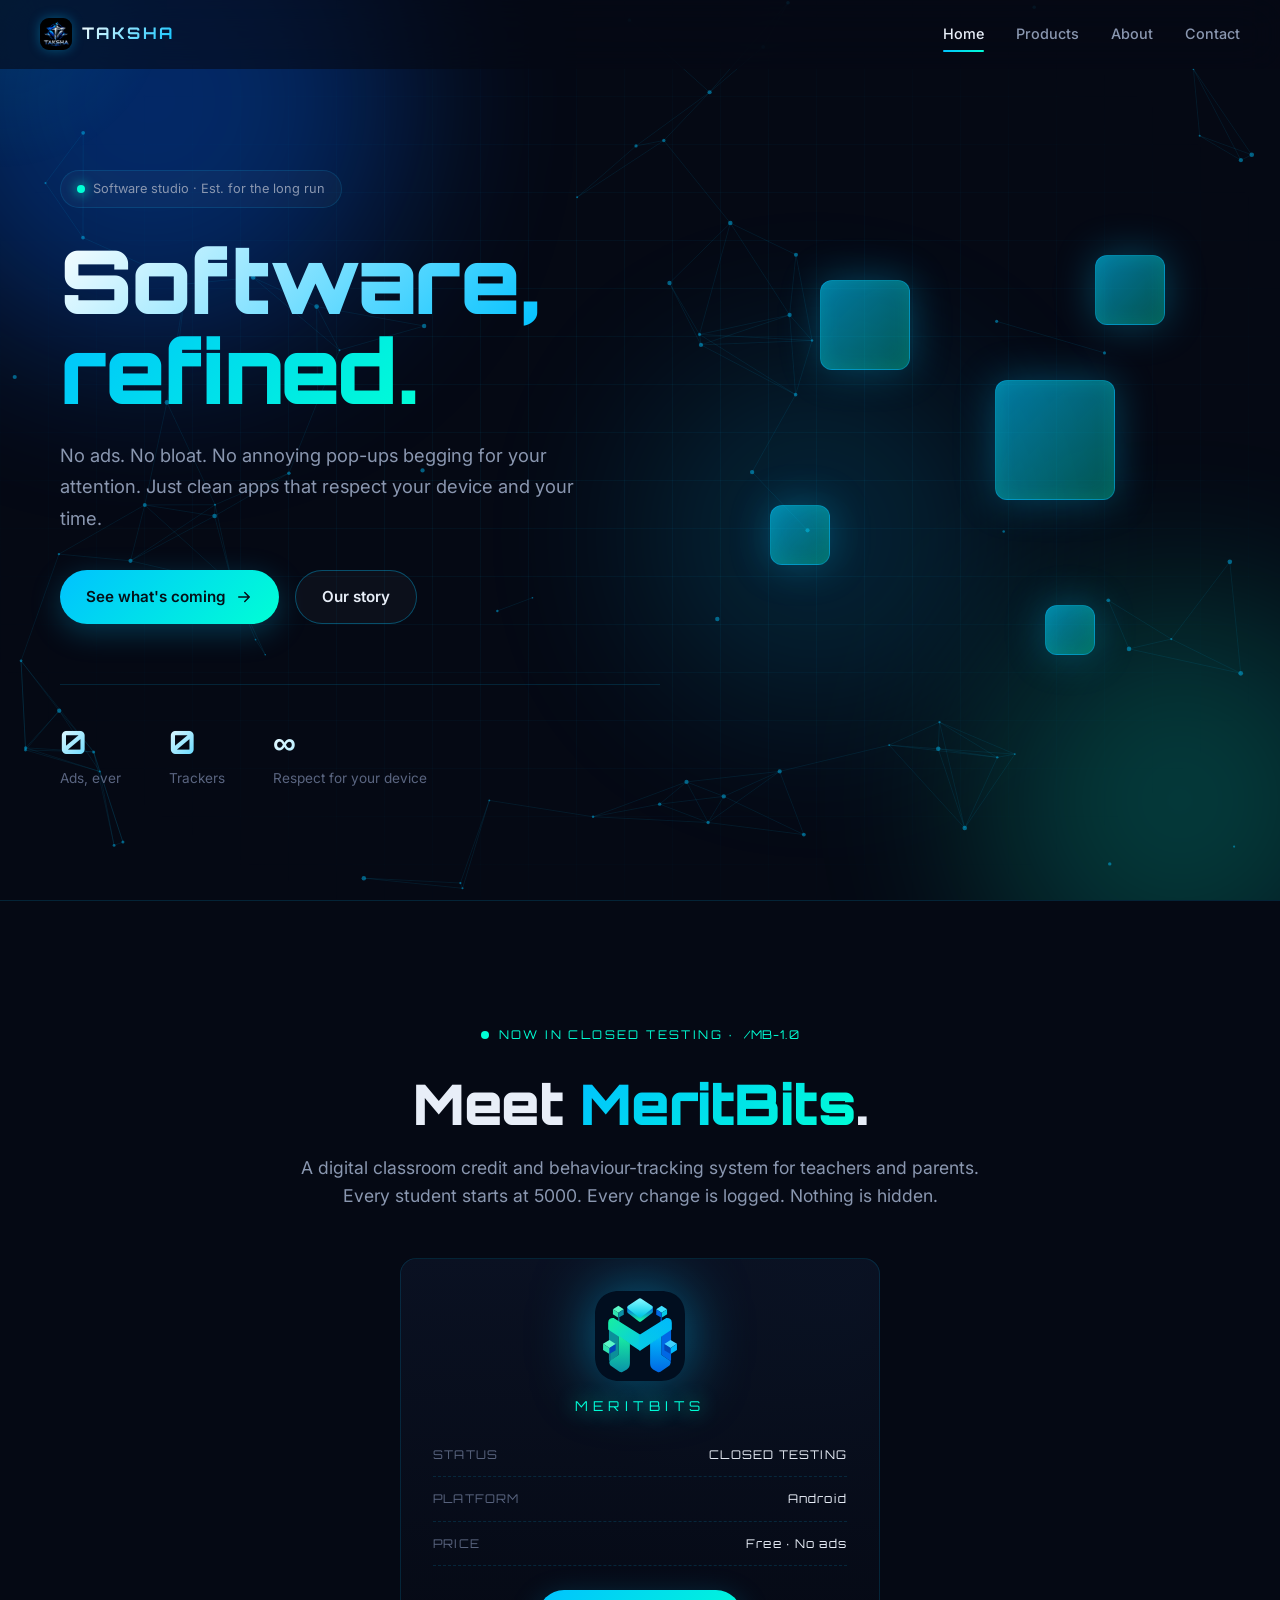
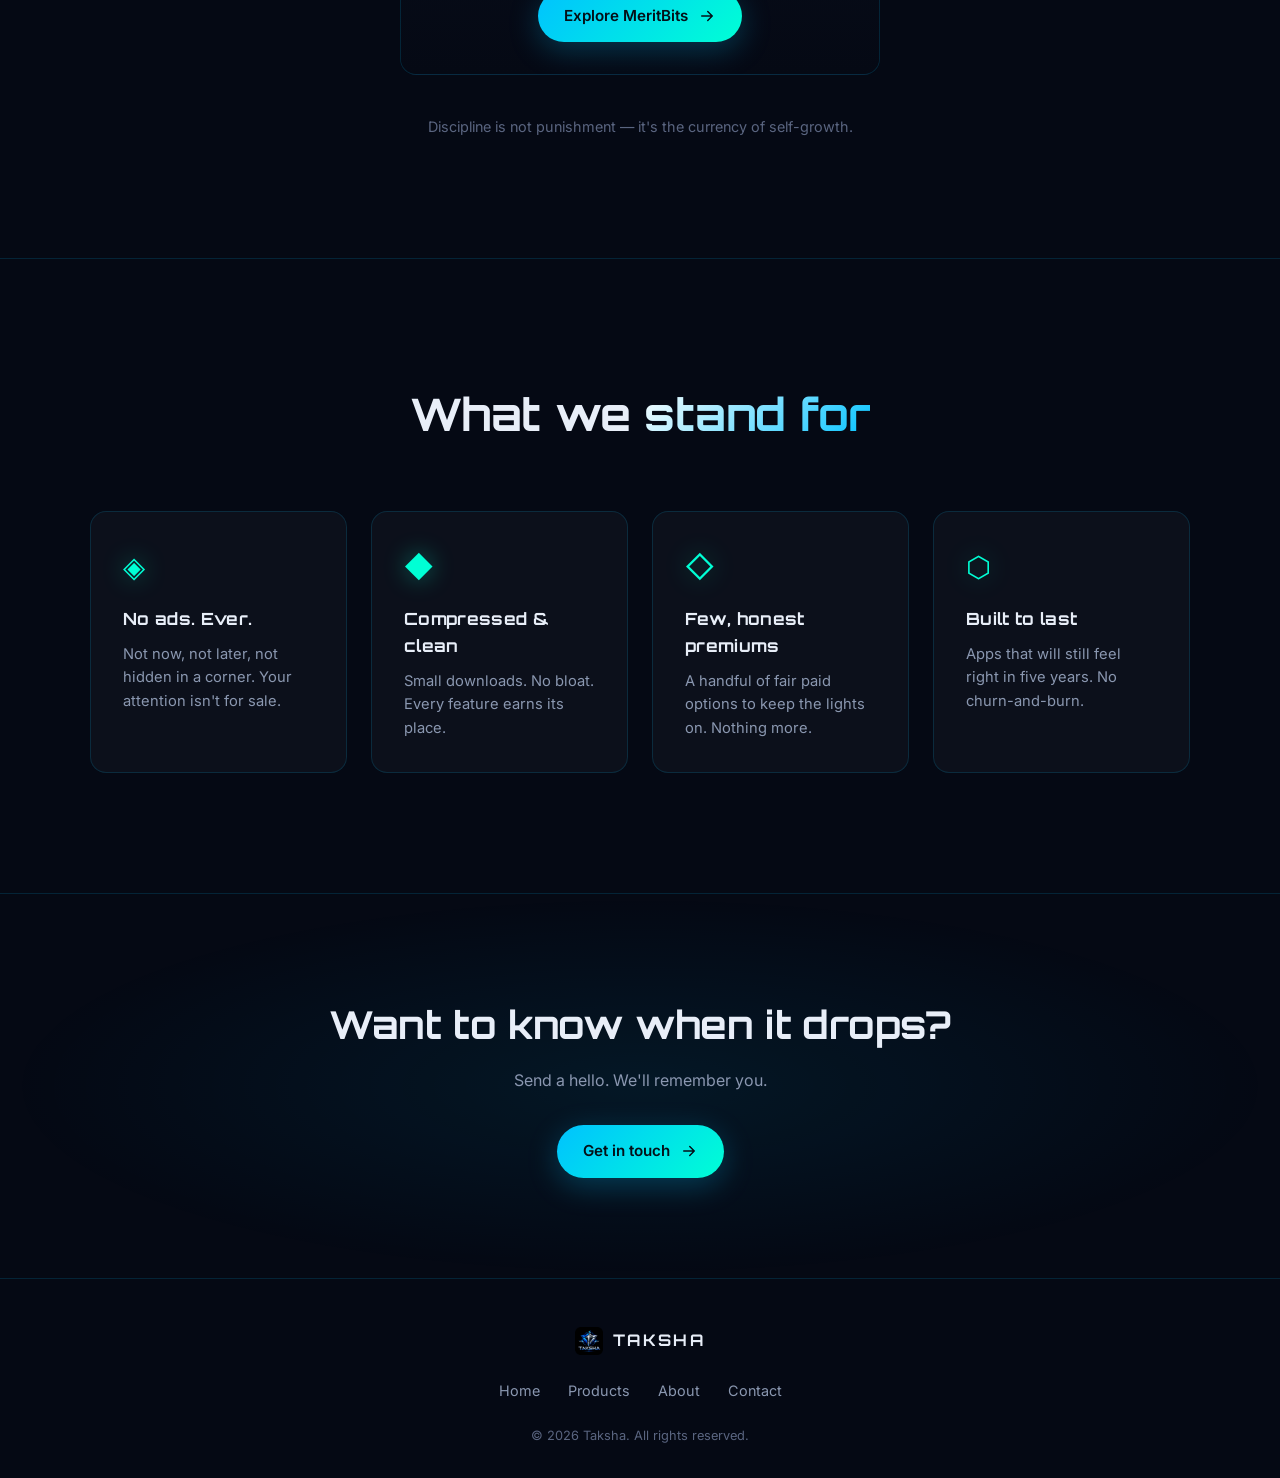
==== commit b3663fab: "replacing the png file type" ====
--- a/index.html
+++ b/index.html
@@ -95,7 +95,7 @@
         <div class="tease-card-glow"></div>
         <div class="tease-card-inner">
           <div class="tease-icon">
-            <img src="assets/img/meritbits.png" alt="MeritBits" onerror="this.style.display='none'" />
+            <img src="assets/img/meritbits.svg" alt="MeritBits" onerror="this.style.display='none'" />
             <div class="tease-scramble" style="color:#00ffd5; text-shadow: 0 0 20px #00ffd5;">MERITBITS</div>
           </div>
           <div class="tease-meta">
--- a/assets/css/style.css
+++ b/assets/css/style.css
@@ -919,3 +919,16 @@
   .ph-label { font-size: 0.55rem; }
   .ph-hint { font-size: 0.62rem; }
 }
+/* ---------- Real screenshots inside phone frames ---------- */
+.phone-screen {
+  padding: 0;
+  overflow: hidden;
+  position: relative;
+}
+.phone-screen img {
+  width: 100%;
+  height: 100%;
+  object-fit: cover;
+  object-position: top center;
+  display: block;
+}
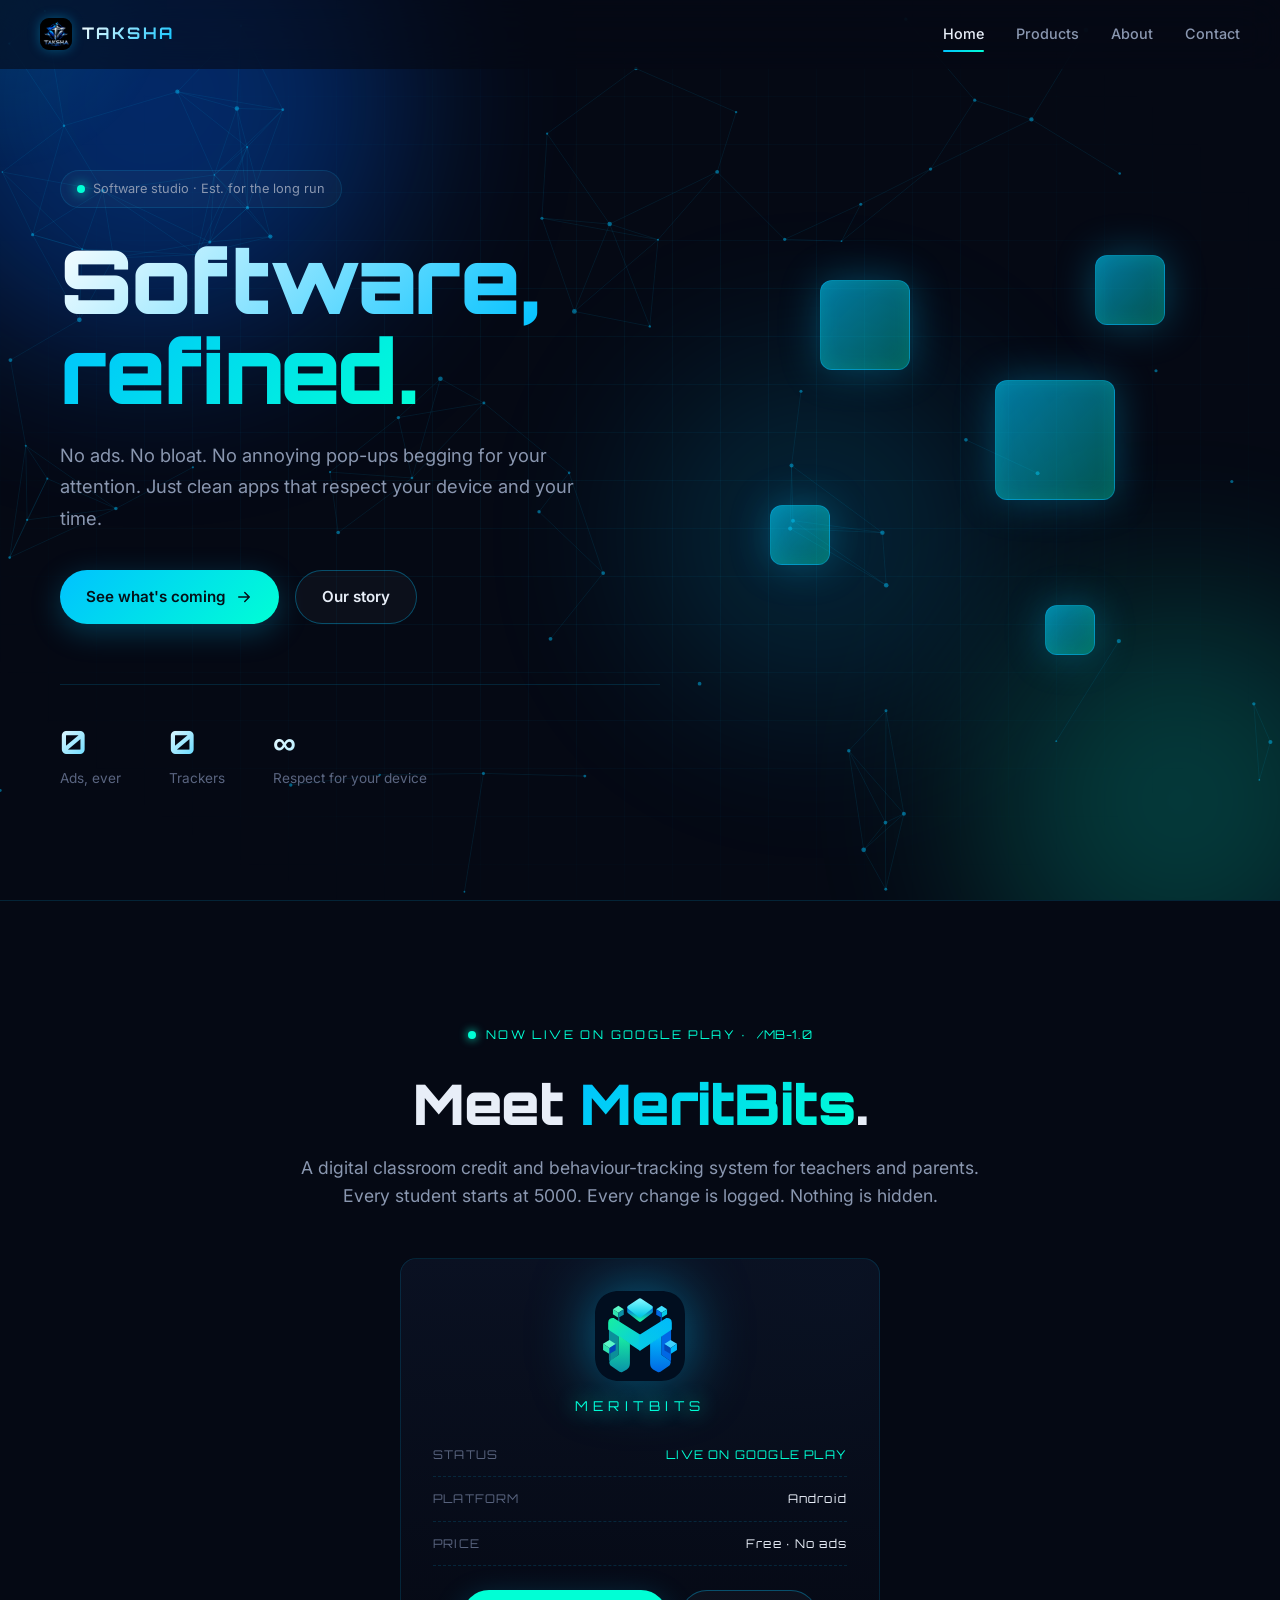
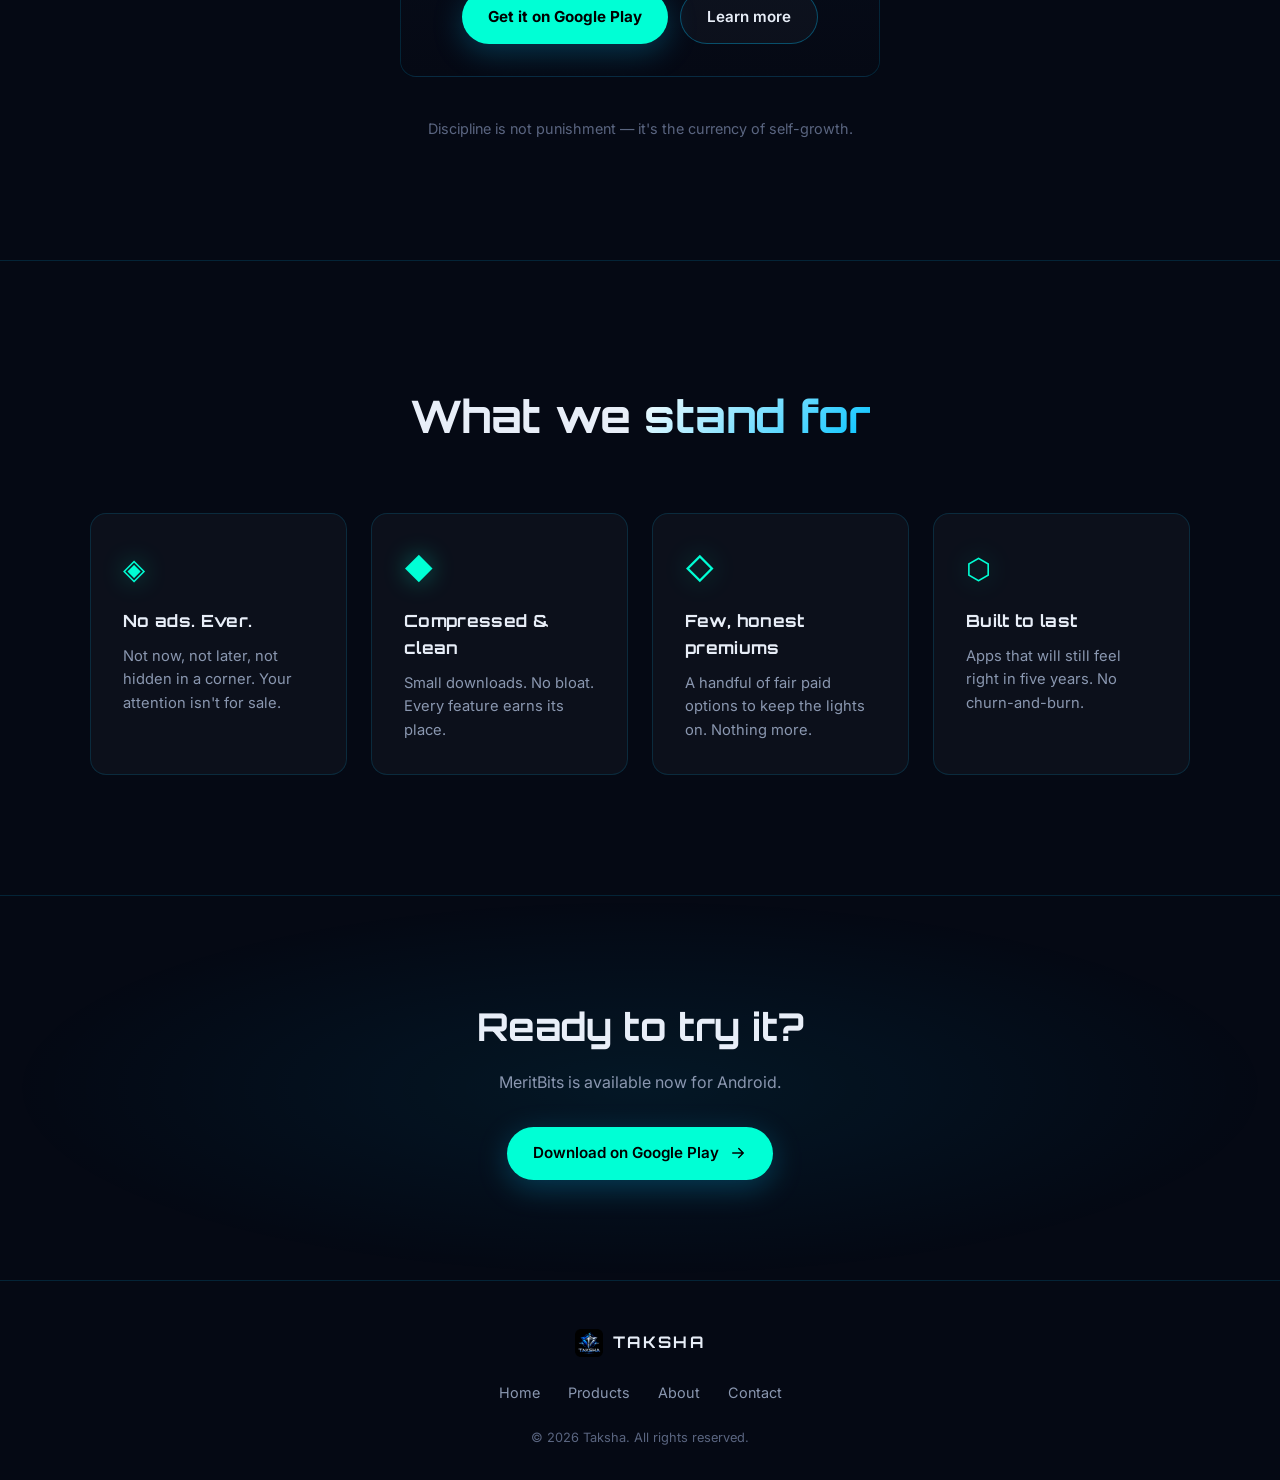
==== commit 4da660aa: "Changing meritbits to live" ====
--- a/index.html
+++ b/index.html
@@ -81,7 +81,7 @@
   <section class="tease">
     <div class="tease-inner">
       <div class="tease-label">
-        <span class="pulse"></span> NOW IN CLOSED TESTING · <span class="mono">/MB-1.0</span>
+        <span class="pulse" style="background:#00ffd5; box-shadow:0 0 10px #00ffd5;"></span> NOW LIVE ON GOOGLE PLAY · <span class="mono">/MB-1.0</span>
       </div>
       <h2 class="tease-title">
         Meet <span class="grad-2">MeritBits</span>.
@@ -99,14 +99,16 @@
             <div class="tease-scramble" style="color:#00ffd5; text-shadow: 0 0 20px #00ffd5;">MERITBITS</div>
           </div>
           <div class="tease-meta">
-            <div class="tease-row"><span>STATUS</span><em class="amber">CLOSED TESTING</em></div>
+            <div class="tease-row"><span>STATUS</span><em style="color: #00ffd5;">LIVE ON GOOGLE PLAY</em></div>
             <div class="tease-row"><span>PLATFORM</span><em>Android</em></div>
             <div class="tease-row"><span>PRICE</span><em>Free · No ads</em></div>
           </div>
-          <div class="mb-cta-buttons" style="margin-top:22px;">
-            <a href="/products/meritbits/index.html" class="btn btn-primary">
-              <span>Explore MeritBits</span>
-              <svg width="18" height="18" viewBox="0 0 24 24" fill="none"><path d="M5 12h14M13 6l6 6-6 6" stroke="currentColor" stroke-width="2" stroke-linecap="round" stroke-linejoin="round"/></svg>
+          <div class="mb-cta-buttons" style="margin-top:22px; gap: 12px;">
+            <a href="https://play.google.com/store/apps/details?id=com.taksha.meritbits" target="_blank" class="btn btn-primary" style="background:#00ffd5; color:#000; border:none; font-weight:700;">
+              <span>Get it on Google Play</span>
+            </a>
+            <a href="/products/meritbits/index.html" class="btn btn-ghost">
+              <span>Learn more</span>
             </a>
           </div>
         </div>
@@ -148,10 +150,10 @@
   <!-- CTA STRIP -->
   <section class="cta-strip">
     <div class="cta-inner">
-      <h2>Want to know when it drops?</h2>
-      <p>Send a hello. We'll remember you.</p>
-      <a href="contact.html" class="btn btn-primary">
-        <span>Get in touch</span>
+      <h2>Ready to try it?</h2>
+      <p>MeritBits is available now for Android.</p>
+      <a href="https://play.google.com/store/apps/details?id=com.taksha.meritbits" target="_blank" class="btn btn-primary" style="background:#00ffd5; color:#000; border:none;">
+        <span>Download on Google Play</span>
         <svg width="18" height="18" viewBox="0 0 24 24" fill="none"><path d="M5 12h14M13 6l6 6-6 6" stroke="currentColor" stroke-width="2" stroke-linecap="round" stroke-linejoin="round"/></svg>
       </a>
     </div>
